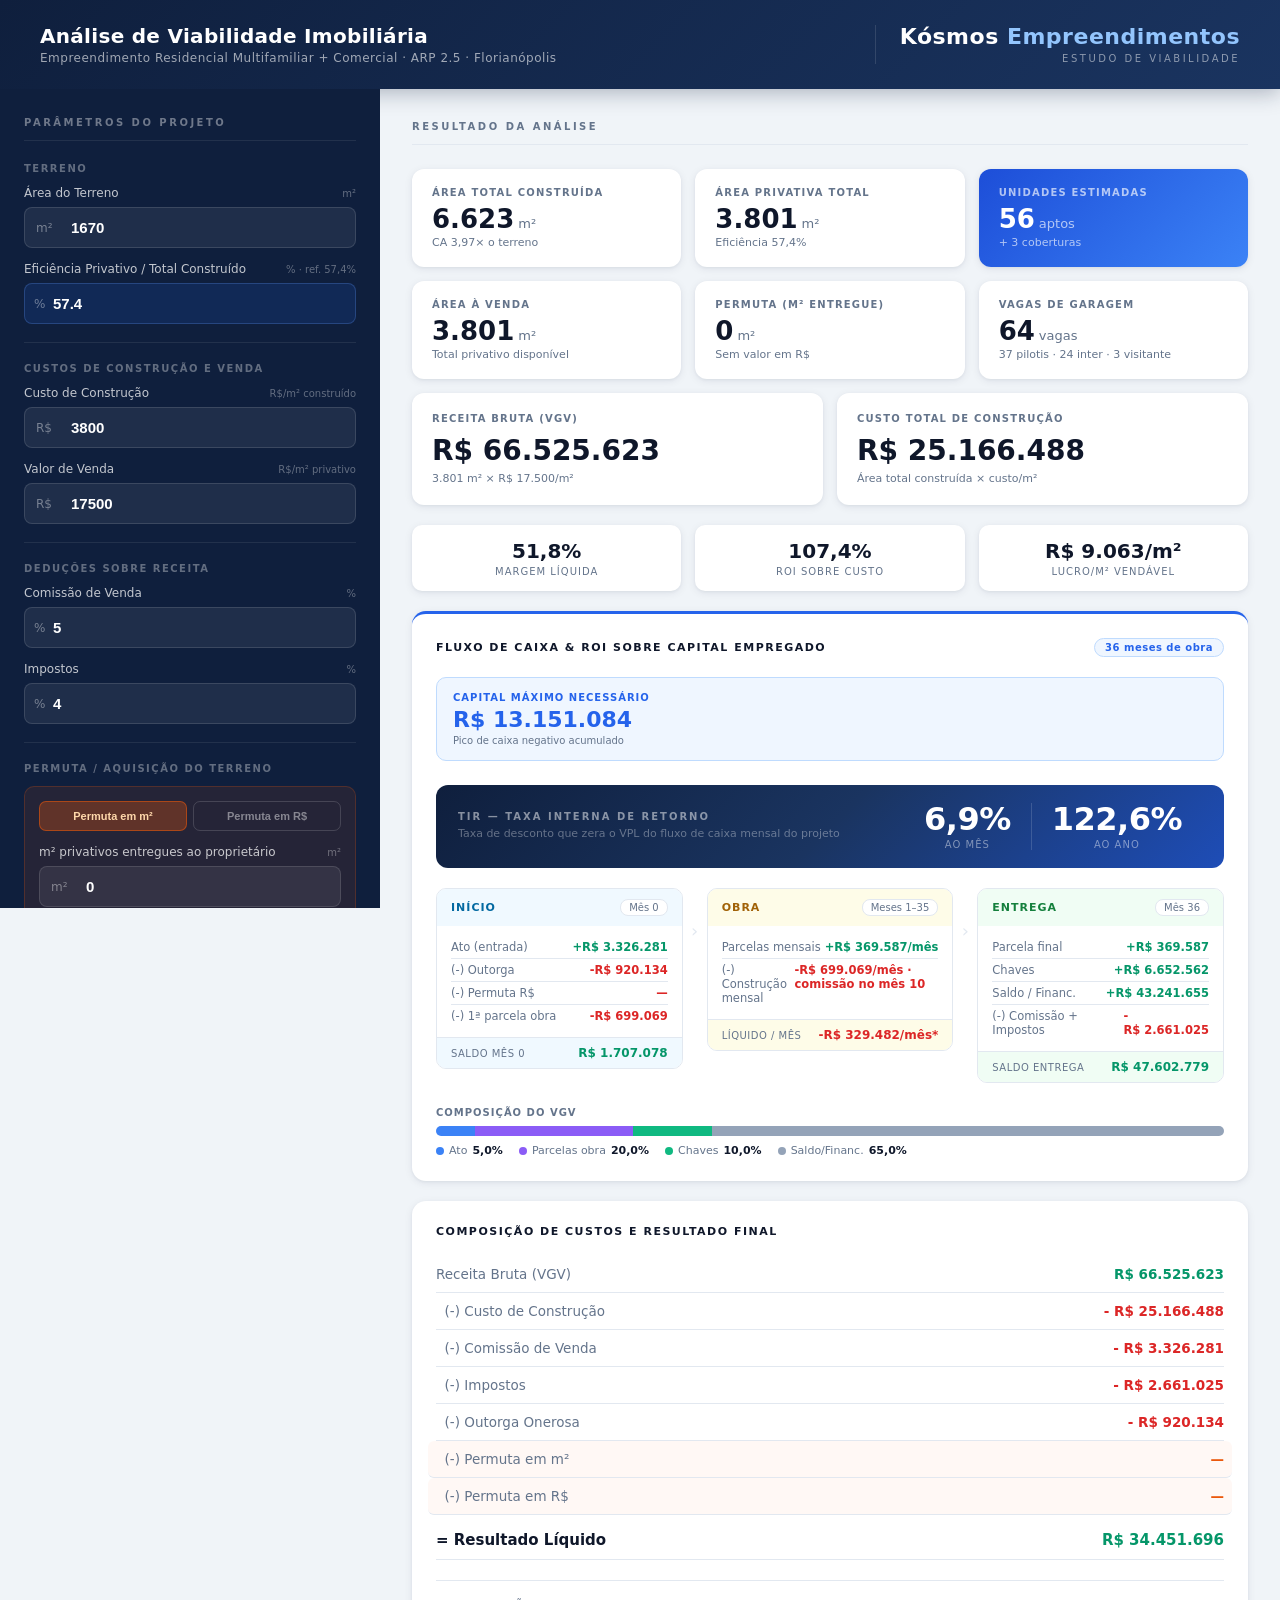
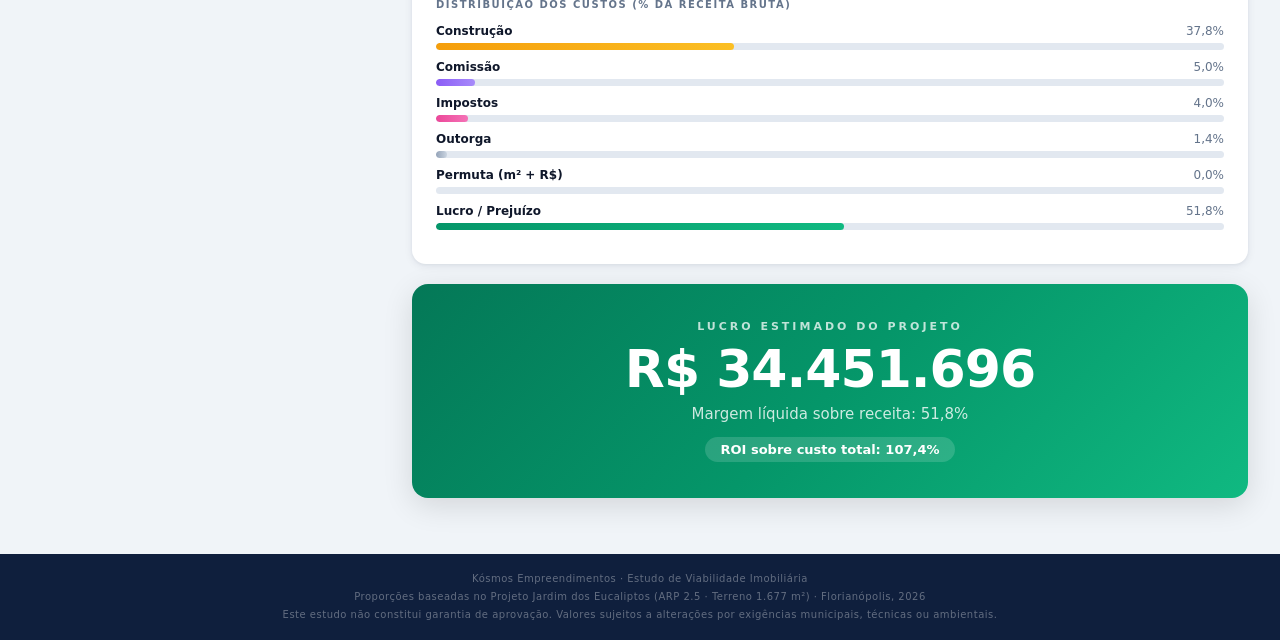
==== templates/viabilidade.html @ 77b51980 "Adiciona calculadora de viabilidade imobiliária (Kósmos Empreendimentos) - Nova rota /viabilidade co" ====
<!DOCTYPE html>
<html lang="pt-BR">
<head>
    <meta charset="UTF-8">
    <meta name="viewport" content="width=device-width, initial-scale=1.0">
    <title>Análise de Viabilidade Imobiliária</title>
    <style>
        * { margin: 0; padding: 0; box-sizing: border-box; }

        :root {
            --navy: #0f1f3d;
            --navy-light: #1a3460;
            --accent: #2563eb;
            --green: #059669;
            --red: #dc2626;
            --gold: #d97706;
            --orange: #ea580c;
            --bg: #f0f4f8;
            --card: #ffffff;
            --text: #0f172a;
            --muted: #64748b;
            --border: #e2e8f0;
            --shadow: 0 2px 8px rgba(15,31,61,0.08), 0 1px 3px rgba(15,31,61,0.05);
        }

        body {
            font-family: 'Segoe UI', system-ui, -apple-system, sans-serif;
            background: var(--bg);
            color: var(--text);
            min-height: 100vh;
        }

        /* ── HEADER ── */
        header {
            background: linear-gradient(135deg, var(--navy) 0%, var(--navy-light) 100%);
            color: white;
            padding: 24px 40px;
            display: flex;
            align-items: center;
            justify-content: space-between;
            box-shadow: 0 4px 20px rgba(15,31,61,0.3);
        }

        .header-left h1 { font-size: 20px; font-weight: 700; letter-spacing: 0.3px; }
        .header-left p  { font-size: 12px; opacity: 0.6; margin-top: 3px; letter-spacing: 0.5px; }

        .header-brand {
            text-align: right;
            border-left: 1px solid rgba(255,255,255,0.12);
            padding-left: 24px;
            margin-left: 24px;
        }

        .header-brand .brand-name {
            font-size: 22px;
            font-weight: 800;
            letter-spacing: 0.5px;
            color: white;
            line-height: 1.1;
        }

        .header-brand .brand-name em {
            font-style: normal;
            color: #93c5fd;
        }

        .header-brand .brand-sub {
            font-size: 10px;
            letter-spacing: 2.5px;
            opacity: 0.5;
            text-transform: uppercase;
            margin-top: 4px;
        }

        /* ── LAYOUT ── */
        main {
            display: grid;
            grid-template-columns: 380px 1fr;
            min-height: calc(100vh - 81px);
        }

        /* ── INPUT PANEL ── */
        .input-panel {
            background: var(--navy);
            padding: 28px 24px;
            color: white;
            position: sticky;
            top: 0;
            height: calc(100vh - 81px);
            overflow-y: auto;
        }

        .panel-title {
            font-size: 10px; font-weight: 700; text-transform: uppercase;
            letter-spacing: 2.5px; color: rgba(255,255,255,0.4);
            margin-bottom: 22px; padding-bottom: 12px;
            border-bottom: 1px solid rgba(255,255,255,0.08);
        }

        .section-label {
            font-size: 10px; font-weight: 600; text-transform: uppercase;
            letter-spacing: 1.5px; color: rgba(255,255,255,0.35);
            margin: 20px 0 12px;
        }

        .input-group { margin-bottom: 14px; }

        .input-group label {
            display: flex; justify-content: space-between; align-items: center;
            font-size: 12px; font-weight: 500; margin-bottom: 7px;
            color: rgba(255,255,255,0.75);
        }

        .input-group label em {
            font-style: normal; font-size: 10px;
            color: rgba(255,255,255,0.35); font-weight: 400;
        }

        .input-wrap { position: relative; display: flex; align-items: center; }

        .input-wrap .prefix {
            position: absolute; left: 12px; font-size: 12px;
            color: rgba(255,255,255,0.4); pointer-events: none;
            font-weight: 500; white-space: nowrap;
        }

        .input-wrap input {
            width: 100%; padding: 11px 12px 11px 46px;
            background: rgba(255,255,255,0.07);
            border: 1px solid rgba(255,255,255,0.12);
            border-radius: 8px; color: white; font-size: 15px;
            font-weight: 600; outline: none;
            transition: background 0.2s, border-color 0.2s;
        }

        .input-wrap input:focus {
            background: rgba(255,255,255,0.12);
            border-color: rgba(99,160,255,0.5);
        }

        .input-wrap input::placeholder { color: rgba(255,255,255,0.2); }
        .input-wrap.pct .prefix { left: 10px; }
        .input-wrap.pct input  { padding-left: 28px; }

        /* Efficiency input – destaque sutil */
        .input-wrap.efficiency-wrap input {
            background: rgba(37,99,235,0.15);
            border-color: rgba(99,160,255,0.25);
        }

        .input-wrap.efficiency-wrap input:focus {
            background: rgba(37,99,235,0.22);
            border-color: rgba(99,160,255,0.6);
        }

        .divider { height: 1px; background: rgba(255,255,255,0.08); margin: 18px 0; }

        /* ── PERMUTA TABS ── */
        .permuta-block {
            background: rgba(234,88,12,0.1);
            border: 1px solid rgba(234,88,12,0.22);
            border-radius: 10px;
            padding: 14px;
            margin-top: 4px;
        }

        .ptabs {
            display: flex;
            gap: 6px;
            margin-bottom: 14px;
        }

        .ptab {
            flex: 1;
            padding: 8px 6px;
            border: 1px solid rgba(255,255,255,0.15);
            border-radius: 7px;
            background: transparent;
            color: rgba(255,255,255,0.45);
            font-size: 11px;
            font-weight: 600;
            cursor: pointer;
            transition: all 0.2s;
            text-align: center;
        }

        .ptab:hover { background: rgba(255,255,255,0.08); color: rgba(255,255,255,0.7); }

        .ptab.active {
            background: rgba(234,88,12,0.3);
            border-color: rgba(234,88,12,0.55);
            color: #fed7aa;
        }

        .tab-content { display: none; }
        .tab-content.show { display: block; }

        .permuta-summary {
            display: flex;
            justify-content: space-between;
            margin-top: 12px;
            padding-top: 10px;
            border-top: 1px solid rgba(255,255,255,0.07);
            font-size: 11px;
            color: rgba(255,255,255,0.4);
        }

        .permuta-summary strong { color: #fed7aa; font-weight: 700; }

        /* Reference box */
        .ref-box {
            background: rgba(255,255,255,0.04);
            border: 1px solid rgba(255,255,255,0.07);
            border-radius: 10px; padding: 12px 14px; margin-top: 20px;
        }

        .ref-box h4 {
            font-size: 9px; text-transform: uppercase; letter-spacing: 2px;
            color: rgba(255,255,255,0.3); margin-bottom: 10px;
        }

        .ref-row {
            display: flex; justify-content: space-between;
            font-size: 11px; padding: 4px 0;
            border-bottom: 1px solid rgba(255,255,255,0.04);
        }

        .ref-row:last-child { border-bottom: none; }
        .ref-row span:first-child { color: rgba(255,255,255,0.45); }
        .ref-row span:last-child  { font-weight: 600; color: rgba(255,255,255,0.8); }

        .note { font-size: 10px; color: rgba(255,255,255,0.25); margin-top: 14px; line-height: 1.6; }

        /* ── RESULTS PANEL ── */
        .results-panel { padding: 32px; overflow-y: auto; }

        .results-title {
            font-size: 10px; font-weight: 700; text-transform: uppercase;
            letter-spacing: 2.5px; color: var(--muted);
            margin-bottom: 24px; padding-bottom: 12px;
            border-bottom: 1px solid var(--border);
        }

        .grid-3 { display: grid; grid-template-columns: repeat(3, 1fr); gap: 14px; margin-bottom: 14px; }
        .grid-2 { display: grid; grid-template-columns: repeat(2, 1fr); gap: 14px; margin-bottom: 20px; }

        .card { background: var(--card); border-radius: 12px; padding: 18px 20px; box-shadow: var(--shadow); }

        .card-label {
            font-size: 10px; font-weight: 600; text-transform: uppercase;
            letter-spacing: 1.2px; color: var(--muted); margin-bottom: 8px;
        }

        .card-main { display: flex; align-items: baseline; gap: 4px; }
        .card-value { font-size: 26px; font-weight: 800; color: var(--text); line-height: 1; }
        .card-unit  { font-size: 13px; color: var(--muted); font-weight: 500; }
        .card-sub   { font-size: 11px; color: var(--muted); margin-top: 4px; }

        .card.blue { background: linear-gradient(135deg, #1d4ed8, #3b82f6); }
        .card.blue .card-label, .card.blue .card-sub, .card.blue .card-unit { color: rgba(255,255,255,0.65); }
        .card.blue .card-value { color: white; }

        /* Financial cards */
        .fin-card { background: var(--card); border-radius: 12px; padding: 20px; box-shadow: var(--shadow); }
        .fin-label { font-size: 10px; font-weight: 600; text-transform: uppercase; letter-spacing: 1.2px; color: var(--muted); margin-bottom: 10px; }
        .fin-value { font-size: 28px; font-weight: 800; color: var(--text); }
        .fin-sub   { font-size: 11px; color: var(--muted); margin-top: 5px; }

        /* Breakdown */
        .breakdown { background: var(--card); border-radius: 14px; padding: 24px; box-shadow: var(--shadow); margin-bottom: 20px; }

        .breakdown h3 {
            font-size: 11px; font-weight: 700; text-transform: uppercase;
            letter-spacing: 1.5px; color: var(--text); margin-bottom: 18px;
        }

        .brow {
            display: flex; justify-content: space-between; align-items: center;
            padding: 10px 0; border-bottom: 1px solid var(--border); font-size: 13.5px;
        }

        .brow:last-child { border-bottom: none; }
        .brow.total { padding-top: 16px; font-size: 15px; font-weight: 700; }

        .brow.permuta-row {
            background: rgba(234,88,12,0.04);
            margin: 0 -8px; padding: 10px 8px; border-radius: 6px;
        }

        .brow .blabel       { color: var(--muted); }
        .brow.total .blabel { color: var(--text); }

        .pos        { color: var(--green);  font-weight: 700; }
        .neg        { color: var(--red);    font-weight: 700; }
        .neg-orange { color: var(--orange); font-weight: 700; }

        /* Bar chart */
        .bars { margin-top: 20px; padding-top: 18px; border-top: 1px solid var(--border); }

        .bars h4 {
            font-size: 10px; font-weight: 700; text-transform: uppercase;
            letter-spacing: 1.5px; color: var(--muted); margin-bottom: 14px;
        }

        .bar-item  { margin-bottom: 10px; }

        .bar-head {
            display: flex; justify-content: space-between;
            font-size: 12px; margin-bottom: 5px; color: var(--muted);
        }

        .bar-head strong { color: var(--text); font-weight: 600; }

        .bar-track { height: 7px; background: var(--border); border-radius: 4px; overflow: hidden; }

        .bar-fill {
            height: 100%; border-radius: 4px;
            transition: width 0.6s cubic-bezier(.4,0,.2,1);
        }

        .b-const   { background: linear-gradient(90deg, #f59e0b, #fbbf24); }
        .b-comm    { background: linear-gradient(90deg, #8b5cf6, #a78bfa); }
        .b-tax     { background: linear-gradient(90deg, #ec4899, #f472b6); }
        .b-grant   { background: linear-gradient(90deg, #94a3b8, #cbd5e1); }
        .b-permute { background: linear-gradient(90deg, #ea580c, #fb923c); }
        .b-lucro   { background: linear-gradient(90deg, #059669, #10b981); }
        .b-loss    { background: linear-gradient(90deg, #dc2626, #ef4444); }

        /* Metrics row */
        .metrics { display: grid; grid-template-columns: repeat(3, 1fr); gap: 14px; margin-bottom: 20px; }

        .metric { background: var(--card); border-radius: 10px; padding: 14px 16px; box-shadow: var(--shadow); text-align: center; }
        .metric-val { font-size: 20px; font-weight: 800; color: var(--text); }
        .metric-lbl { font-size: 10px; color: var(--muted); text-transform: uppercase; letter-spacing: 1px; margin-top: 3px; }

        /* Profit result */
        .result-card {
            border-radius: 16px; padding: 36px; text-align: center;
            margin-bottom: 24px; transition: background 0.4s;
            box-shadow: 0 8px 30px rgba(0,0,0,0.12);
        }

        .result-card.profit  { background: linear-gradient(135deg, #047857, #059669, #10b981); }
        .result-card.loss    { background: linear-gradient(135deg, #991b1b, #dc2626, #ef4444); }
        .result-card.neutral { background: linear-gradient(135deg, #374151, #6b7280); }
        .result-card * { color: white; }

        .result-label  { font-size: 11px; font-weight: 700; text-transform: uppercase; letter-spacing: 3px; opacity: 0.75; margin-bottom: 10px; }
        .result-value  { font-size: 52px; font-weight: 900; line-height: 1; letter-spacing: -1px; }
        .result-margin { font-size: 15px; opacity: 0.8; margin-top: 10px; }

        .result-roi {
            display: inline-block; margin-top: 14px;
            background: rgba(255,255,255,0.15);
            padding: 5px 16px; border-radius: 20px;
            font-size: 13px; font-weight: 600;
        }

        /* ── CASHFLOW SECTION ── */
        .cf-section {
            background: var(--card);
            border-radius: 14px;
            padding: 24px;
            box-shadow: var(--shadow);
            margin-bottom: 20px;
            border-top: 3px solid var(--accent);
        }

        .cf-section-header {
            display: flex;
            align-items: center;
            justify-content: space-between;
            margin-bottom: 20px;
        }

        .cf-section-header h3 {
            font-size: 11px; font-weight: 700; text-transform: uppercase;
            letter-spacing: 1.5px; color: var(--text);
        }

        .cf-badge {
            font-size: 10px;
            background: #eff6ff;
            color: var(--accent);
            border: 1px solid #bfdbfe;
            border-radius: 12px;
            padding: 3px 10px;
            font-weight: 600;
            letter-spacing: 0.5px;
        }

        /* ROI metric cards */
        .roi-cards {
            display: grid;
            grid-template-columns: 1fr;
            gap: 12px;
            margin-bottom: 24px;
        }

        .roi-card {
            background: var(--bg);
            border-radius: 10px;
            padding: 14px 16px;
            border: 1px solid var(--border);
        }

        .roi-card.highlight {
            background: #eff6ff;
            border-color: #bfdbfe;
        }

        .roi-card-label {
            font-size: 10px; font-weight: 600; text-transform: uppercase;
            letter-spacing: 1px; color: var(--muted); margin-bottom: 6px;
        }

        .roi-card.highlight .roi-card-label { color: var(--accent); }

        .roi-card-value {
            font-size: 22px; font-weight: 800; color: var(--text); line-height: 1;
        }

        .roi-card.highlight .roi-card-value { color: var(--accent); }

        .roi-card-sub { font-size: 10px; color: var(--muted); margin-top: 4px; }

        /* Phase timeline */
        .cf-phases {
            display: grid;
            grid-template-columns: 1fr 24px 1fr 24px 1fr;
            gap: 0;
            align-items: start;
            margin-bottom: 24px;
        }

        .cf-arrow {
            display: flex;
            align-items: center;
            justify-content: center;
            color: var(--border);
            font-size: 18px;
            padding-top: 32px;
        }

        .cf-phase {
            border: 1px solid var(--border);
            border-radius: 10px;
            overflow: hidden;
        }

        .cf-phase-head {
            padding: 10px 14px;
            display: flex;
            align-items: center;
            justify-content: space-between;
        }

        .phase-inicio .cf-phase-head  { background: #f0f9ff; }
        .phase-obra .cf-phase-head    { background: #fefce8; }
        .phase-entrega .cf-phase-head { background: #f0fdf4; }

        .cf-phase-name {
            font-size: 11px; font-weight: 700;
            text-transform: uppercase; letter-spacing: 1px;
        }

        .phase-inicio .cf-phase-name  { color: #0369a1; }
        .phase-obra .cf-phase-name    { color: #a16207; }
        .phase-entrega .cf-phase-name { color: #15803d; }

        .cf-phase-tag {
            font-size: 10px; color: var(--muted);
            background: white; border-radius: 8px;
            padding: 2px 8px; border: 1px solid var(--border);
        }

        .cf-rows { padding: 10px 14px; }

        .cf-row {
            display: flex; justify-content: space-between;
            font-size: 11.5px; padding: 4px 0;
            border-bottom: 1px solid var(--border);
        }

        .cf-row:last-child { border-bottom: none; }
        .cf-row.in  span:first-child { color: var(--muted); }
        .cf-row.in  span:last-child  { color: var(--green); font-weight: 600; }
        .cf-row.out span:first-child { color: var(--muted); }
        .cf-row.out span:last-child  { color: var(--red);   font-weight: 600; }

        .cf-net {
            padding: 8px 14px;
            display: flex; justify-content: space-between; align-items: center;
            border-top: 1px solid var(--border);
            font-size: 12px; font-weight: 700;
        }

        .phase-inicio .cf-net  { background: #f0f9ff; }
        .phase-obra .cf-net    { background: #fefce8; }
        .phase-entrega .cf-net { background: #f0fdf4; }

        .cf-net span:first-child { color: var(--muted); font-weight: 500; font-size: 10px; text-transform: uppercase; letter-spacing: 0.5px; }

        /* VGV breakdown bar */
        .cf-vgv { margin-top: 4px; }

        .cf-vgv-label {
            font-size: 10px; font-weight: 700; text-transform: uppercase;
            letter-spacing: 1px; color: var(--muted); margin-bottom: 8px;
        }

        .cf-vgv-track {
            display: flex; height: 10px; border-radius: 5px; overflow: hidden;
            margin-bottom: 8px;
        }

        .cf-seg { height: 100%; transition: width 0.5s ease; }
        .seg-ato    { background: #3b82f6; }
        .seg-par    { background: #8b5cf6; }
        .seg-chaves { background: #10b981; }
        .seg-saldo  { background: #94a3b8; }

        .cf-vgv-legend {
            display: flex; gap: 16px; flex-wrap: wrap;
        }

        .cf-vgv-legend span {
            display: flex; align-items: center; gap: 5px;
            font-size: 11px; color: var(--muted);
        }

        .cf-vgv-legend strong { color: var(--text); }

        .dot { width: 8px; height: 8px; border-radius: 50%; display: inline-block; }
        .dot-ato    { background: #3b82f6; }
        .dot-par    { background: #8b5cf6; }
        .dot-chaves { background: #10b981; }
        .dot-saldo  { background: #94a3b8; }

        /* ── TIR block ── */
        .tir-block {
            background: linear-gradient(135deg, #0f1f3d, #1a3460, #1e4db7);
            border-radius: 12px;
            padding: 18px 22px;
            margin-bottom: 20px;
            display: flex;
            align-items: center;
            justify-content: space-between;
            gap: 16px;
        }

        .tir-left { flex: 1; }

        .tir-title {
            font-size: 10px; font-weight: 700; text-transform: uppercase;
            letter-spacing: 2px; color: rgba(255,255,255,0.5); margin-bottom: 4px;
        }

        .tir-desc {
            font-size: 11px; color: rgba(255,255,255,0.35); line-height: 1.5;
        }

        .tir-values {
            display: flex; align-items: center; gap: 0;
        }

        .tir-item {
            text-align: center; padding: 0 20px;
        }

        .tir-item:first-child { border-right: 1px solid rgba(255,255,255,0.15); }

        .tir-val {
            display: block;
            font-size: 32px; font-weight: 900; color: white; line-height: 1;
            letter-spacing: -0.5px;
        }

        .tir-val.invalid { font-size: 20px; opacity: 0.4; }

        .tir-sub {
            display: block;
            font-size: 10px; color: rgba(255,255,255,0.45);
            text-transform: uppercase; letter-spacing: 1px; margin-top: 4px;
        }

        /* Cashflow indicator in input panel */
        .cf-indicator {
            display: flex; justify-content: space-between;
            font-size: 11px; margin-top: 10px; padding: 8px 10px;
            background: rgba(255,255,255,0.07);
            border-radius: 6px; border: 1px solid rgba(255,255,255,0.1);
        }

        .cf-indicator span { color: rgba(255,255,255,0.5); }
        .cf-indicator strong { color: white; }
        .cf-indicator .cf-warn { color: #fca5a5; }

        /* Footer */
        footer {
            background: var(--navy); color: rgba(255,255,255,0.35);
            text-align: center; font-size: 10px; letter-spacing: 0.5px;
            padding: 16px; line-height: 1.8;
        }

        @media (max-width: 960px) {
            main { grid-template-columns: 1fr; }
            .input-panel { position: static; height: auto; }
            .grid-3 { grid-template-columns: repeat(2, 1fr); }
            .metrics { grid-template-columns: repeat(2, 1fr); }
        }
    </style>
</head>
<body>

<header>
    <div class="header-left">
        <h1>Análise de Viabilidade Imobiliária</h1>
        <p>Empreendimento Residencial Multifamiliar + Comercial · ARP 2.5 · Florianópolis</p>
    </div>
    <div class="header-brand">
        <div class="brand-name">Kósmos <em>Empreendimentos</em></div>
        <div class="brand-sub">Estudo de Viabilidade</div>
    </div>
</header>

<main>
    <!-- ── INPUT PANEL ── -->
    <aside class="input-panel">
        <div class="panel-title">Parâmetros do Projeto</div>

        <div class="section-label">Terreno</div>

        <div class="input-group">
            <label>Área do Terreno <em>m²</em></label>
            <div class="input-wrap">
                <span class="prefix">m²</span>
                <input type="number" id="terrain" value="1670" min="100" step="10" placeholder="1670">
            </div>
        </div>

        <div class="input-group">
            <label>
                Eficiência Privativo / Total Construído
                <em>% · ref. 57,4%</em>
            </label>
            <div class="input-wrap pct efficiency-wrap">
                <span class="prefix">%</span>
                <input type="number" id="efficiency" value="57.4" min="10" max="95" step="0.5" placeholder="57.4">
            </div>
        </div>

        <div class="divider"></div>
        <div class="section-label">Custos de Construção e Venda</div>

        <div class="input-group">
            <label>Custo de Construção <em>R$/m² construído</em></label>
            <div class="input-wrap">
                <span class="prefix">R$</span>
                <input type="number" id="constructionCost" value="3800" min="0" step="100" placeholder="3800">
            </div>
        </div>

        <div class="input-group">
            <label>Valor de Venda <em>R$/m² privativo</em></label>
            <div class="input-wrap">
                <span class="prefix">R$</span>
                <input type="number" id="salePrice" value="17500" min="0" step="100" placeholder="17500">
            </div>
        </div>

        <div class="divider"></div>
        <div class="section-label">Deduções sobre Receita</div>

        <div class="input-group">
            <label>Comissão de Venda <em>%</em></label>
            <div class="input-wrap pct">
                <span class="prefix">%</span>
                <input type="number" id="commission" value="5" min="0" max="100" step="0.5" placeholder="5">
            </div>
        </div>

        <div class="input-group">
            <label>Impostos <em>%</em></label>
            <div class="input-wrap pct">
                <span class="prefix">%</span>
                <input type="number" id="taxes" value="4" min="0" max="100" step="0.5" placeholder="4">
            </div>
        </div>

        <div class="divider"></div>
        <div class="section-label">Permuta / Aquisição do Terreno</div>

        <div class="permuta-block">
            <div class="ptabs">
                <button class="ptab active" onclick="switchTab('m2')">Permuta em m²</button>
                <button class="ptab"        onclick="switchTab('rs')">Permuta em R$</button>
            </div>

            <div id="tab-m2" class="tab-content show">
                <div class="input-group" style="margin-bottom:0">
                    <label>m² privativos entregues ao proprietário <em>m²</em></label>
                    <div class="input-wrap">
                        <span class="prefix">m²</span>
                        <input type="number" id="permuteM2" value="0" min="0" step="5" placeholder="0">
                    </div>
                </div>
            </div>

            <div id="tab-rs" class="tab-content">
                <div class="input-group" style="margin-bottom:0">
                    <label>Valor em R$ pago pelo terreno <em>R$</em></label>
                    <div class="input-wrap">
                        <span class="prefix">R$</span>
                        <input type="number" id="permuteR" value="0" min="0" step="10000" placeholder="0">
                    </div>
                </div>
            </div>

            <div class="permuta-summary">
                <span>Permuta m²: <strong id="ps-m2">0 m²</strong></span>
                <span>Permuta R$: <strong id="ps-r">R$ 0</strong></span>
            </div>
        </div>

        <div class="divider"></div>
        <div class="section-label">Estrutura de Recebimento</div>

        <div class="input-group">
            <label>Prazo de Obra <em>meses</em></label>
            <div class="input-wrap">
                <span class="prefix" style="font-size:11px">mês</span>
                <input type="number" id="prazo" value="36" min="6" max="120" step="1" placeholder="36">
            </div>
        </div>

        <div class="input-group">
            <label>% Ato (entrada) <em>% do VGV</em></label>
            <div class="input-wrap pct">
                <span class="prefix">%</span>
                <input type="number" id="atoPct" value="5" min="0" max="100" step="1" placeholder="5">
            </div>
        </div>

        <div class="input-group">
            <label>% Parcelas durante obra <em>% do VGV</em></label>
            <div class="input-wrap pct">
                <span class="prefix">%</span>
                <input type="number" id="parPct" value="20" min="0" max="100" step="1" placeholder="20">
            </div>
        </div>

        <div class="input-group">
            <label>% Chaves <em>% do VGV</em></label>
            <div class="input-wrap pct">
                <span class="prefix">%</span>
                <input type="number" id="chavesPct" value="10" min="0" max="100" step="1" placeholder="10">
            </div>
        </div>

        <div class="cf-indicator" id="cf-indicator">
            <span>Durante obra: <strong id="ci-durante">35%</strong></span>
            <span>Saldo/Financ.: <strong id="ci-saldo">65%</strong></span>
        </div>

        <p class="note">Altere a eficiência para simular diferentes configurações de projeto. A outorga onerosa é estimada pelo coeficiente do projeto de referência (R$ 551/m² de terreno).</p>
    </aside>

    <!-- ── RESULTS PANEL ── -->
    <section class="results-panel">
        <div class="results-title">Resultado da Análise</div>

        <!-- Projeto físico – linha 1 -->
        <div class="grid-3">
            <div class="card">
                <div class="card-label">Área Total Construída</div>
                <div class="card-main">
                    <span class="card-value" id="r-totalBuilt">—</span>
                    <span class="card-unit">m²</span>
                </div>
                <div class="card-sub" id="r-ca">CA 3,97×</div>
            </div>
            <div class="card">
                <div class="card-label">Área Privativa Total</div>
                <div class="card-main">
                    <span class="card-value" id="r-private">—</span>
                    <span class="card-unit">m²</span>
                </div>
                <div class="card-sub" id="r-effSub">Eficiência 57,4%</div>
            </div>
            <div class="card blue">
                <div class="card-label">Unidades Estimadas</div>
                <div class="card-main">
                    <span class="card-value" id="r-apts">—</span>
                    <span class="card-unit">aptos</span>
                </div>
                <div class="card-sub" id="r-cob">+ 0 coberturas</div>
            </div>
        </div>

        <!-- Projeto físico – linha 2 -->
        <div class="grid-3">
            <div class="card">
                <div class="card-label">Área à Venda</div>
                <div class="card-main">
                    <span class="card-value" id="r-sellable">—</span>
                    <span class="card-unit">m²</span>
                </div>
                <div class="card-sub" id="r-sellableSub">Privativa disponível</div>
            </div>
            <div class="card">
                <div class="card-label">Permuta (m² entregue)</div>
                <div class="card-main">
                    <span class="card-value" id="r-permuteM2">—</span>
                    <span class="card-unit">m²</span>
                </div>
                <div class="card-sub" id="r-permuteR">+ R$ 0 em dinheiro</div>
            </div>
            <div class="card">
                <div class="card-label">Vagas de Garagem</div>
                <div class="card-main">
                    <span class="card-value" id="r-parking">—</span>
                    <span class="card-unit">vagas</span>
                </div>
                <div class="card-sub" id="r-parkingSub">pilotis + intermediário</div>
            </div>
        </div>

        <!-- Financeiro -->
        <div class="grid-2">
            <div class="fin-card">
                <div class="fin-label">Receita Bruta (VGV)</div>
                <div class="fin-value" id="r-revenue">—</div>
                <div class="fin-sub" id="r-revenueSub">Área à venda × preço/m²</div>
            </div>
            <div class="fin-card">
                <div class="fin-label">Custo Total de Construção</div>
                <div class="fin-value" id="r-construction">—</div>
                <div class="fin-sub">Área total construída × custo/m²</div>
            </div>
        </div>

        <!-- Indicadores -->
        <div class="metrics">
            <div class="metric">
                <div class="metric-val" id="m-margin">—</div>
                <div class="metric-lbl">Margem Líquida</div>
            </div>
            <div class="metric">
                <div class="metric-val" id="m-roi">—</div>
                <div class="metric-lbl">ROI sobre Custo</div>
            </div>
            <div class="metric">
                <div class="metric-val" id="m-ppm">—</div>
                <div class="metric-lbl">Lucro/m² Vendável</div>
            </div>
        </div>

        <!-- ── FLUXO DE CAIXA E ROI ── -->
        <div class="cf-section">
            <div class="cf-section-header">
                <h3>Fluxo de Caixa &amp; ROI sobre Capital Empregado</h3>
                <span class="cf-badge" id="cf-badge">36 meses de obra</span>
            </div>

            <!-- ROI metrics -->
            <div class="roi-cards">
                <div class="roi-card highlight">
                    <div class="roi-card-label">Capital Máximo Necessário</div>
                    <div class="roi-card-value" id="cf-capital">—</div>
                    <div class="roi-card-sub">Pico de caixa negativo acumulado</div>
                </div>
            </div>

            <!-- TIR -->
            <div class="tir-block">
                <div class="tir-left">
                    <div class="tir-title">TIR — Taxa Interna de Retorno</div>
                    <div class="tir-desc">Taxa de desconto que zera o VPL do fluxo de caixa mensal do projeto</div>
                </div>
                <div class="tir-values">
                    <div class="tir-item">
                        <span class="tir-val" id="cf-tir-mensal">—</span>
                        <span class="tir-sub">ao mês</span>
                    </div>
                    <div class="tir-item">
                        <span class="tir-val" id="cf-tir-anual">—</span>
                        <span class="tir-sub">ao ano</span>
                    </div>
                </div>
            </div>

            <!-- 3 phases -->
            <div class="cf-phases">
                <!-- Início -->
                <div class="cf-phase phase-inicio">
                    <div class="cf-phase-head">
                        <span class="cf-phase-name">Início</span>
                        <span class="cf-phase-tag">Mês 0</span>
                    </div>
                    <div class="cf-rows">
                        <div class="cf-row in">
                            <span>Ato (entrada)</span>
                            <span id="cf-ato">—</span>
                        </div>
                        <div class="cf-row out">
                            <span>(-) Outorga</span>
                            <span id="cf-grant-out">—</span>
                        </div>
                        <div class="cf-row out" id="row-perm">
                            <span>(-) Permuta R$</span>
                            <span id="cf-perm-out">—</span>
                        </div>
                        <div class="cf-row out">
                            <span>(-) 1ª parcela obra</span>
                            <span id="cf-const1">—</span>
                        </div>
                    </div>
                    <div class="cf-net">
                        <span>Saldo mês 0</span>
                        <span id="cf-net0">—</span>
                    </div>
                </div>

                <div class="cf-arrow">›</div>

                <!-- Obra -->
                <div class="cf-phase phase-obra">
                    <div class="cf-phase-head">
                        <span class="cf-phase-name">Obra</span>
                        <span class="cf-phase-tag" id="cf-months-label">Meses 1–35</span>
                    </div>
                    <div class="cf-rows">
                        <div class="cf-row in">
                            <span>Parcelas mensais</span>
                            <span id="cf-par-in">—</span>
                        </div>
                        <div class="cf-row out">
                            <span>(-) Construção mensal</span>
                            <span id="cf-const-out">—</span>
                        </div>
                    </div>
                    <div class="cf-net">
                        <span>Líquido / mês</span>
                        <span id="cf-net-obra">—</span>
                    </div>
                </div>

                <div class="cf-arrow">›</div>

                <!-- Entrega -->
                <div class="cf-phase phase-entrega">
                    <div class="cf-phase-head">
                        <span class="cf-phase-name">Entrega</span>
                        <span class="cf-phase-tag" id="cf-month-entrega">Mês 36</span>
                    </div>
                    <div class="cf-rows">
                        <div class="cf-row in">
                            <span>Parcela final</span>
                            <span id="cf-par-final">—</span>
                        </div>
                        <div class="cf-row in">
                            <span>Chaves</span>
                            <span id="cf-chaves-in">—</span>
                        </div>
                        <div class="cf-row in">
                            <span>Saldo / Financ.</span>
                            <span id="cf-saldo-in">—</span>
                        </div>
                        <div class="cf-row out">
                            <span>(-) Comissão + Impostos</span>
                            <span id="cf-deducoes">—</span>
                        </div>
                    </div>
                    <div class="cf-net">
                        <span>Saldo entrega</span>
                        <span id="cf-net-entrega">—</span>
                    </div>
                </div>
            </div>

            <!-- VGV composition bar -->
            <div class="cf-vgv">
                <div class="cf-vgv-label">Composição do VGV</div>
                <div class="cf-vgv-track">
                    <div class="cf-seg seg-ato"    id="bar-cf-ato"    style="width:5%"></div>
                    <div class="cf-seg seg-par"    id="bar-cf-par"    style="width:20%"></div>
                    <div class="cf-seg seg-chaves" id="bar-cf-chaves" style="width:10%"></div>
                    <div class="cf-seg seg-saldo"  id="bar-cf-saldo"  style="width:65%"></div>
                </div>
                <div class="cf-vgv-legend">
                    <span><span class="dot dot-ato"></span>Ato <strong id="l-ato">5%</strong></span>
                    <span><span class="dot dot-par"></span>Parcelas obra <strong id="l-par">20%</strong></span>
                    <span><span class="dot dot-chaves"></span>Chaves <strong id="l-chaves">10%</strong></span>
                    <span><span class="dot dot-saldo"></span>Saldo/Financ. <strong id="l-saldo">65%</strong></span>
                </div>
            </div>
        </div>

        <!-- Breakdown detalhado -->
        <div class="breakdown">
            <h3>Composição de Custos e Resultado Final</h3>

            <div class="brow">
                <span class="blabel">Receita Bruta (VGV)</span>
                <span class="pos" id="b-revenue">—</span>
            </div>
            <div class="brow">
                <span class="blabel">&nbsp;&nbsp;(-) Custo de Construção</span>
                <span class="neg" id="b-construction">—</span>
            </div>
            <div class="brow">
                <span class="blabel">&nbsp;&nbsp;(-) Comissão de Venda</span>
                <span class="neg" id="b-commission">—</span>
            </div>
            <div class="brow">
                <span class="blabel">&nbsp;&nbsp;(-) Impostos</span>
                <span class="neg" id="b-taxes">—</span>
            </div>
            <div class="brow">
                <span class="blabel">&nbsp;&nbsp;(-) Outorga Onerosa</span>
                <span class="neg" id="b-grant">—</span>
            </div>
            <div class="brow permuta-row">
                <span class="blabel">&nbsp;&nbsp;(-) Permuta em m² <small id="b-permuteM2-label" style="color:var(--muted)"></small></span>
                <span class="neg-orange" id="b-permuteM2">—</span>
            </div>
            <div class="brow permuta-row">
                <span class="blabel">&nbsp;&nbsp;(-) Permuta em R$</span>
                <span class="neg-orange" id="b-permuteR">—</span>
            </div>
            <div class="brow total">
                <span class="blabel">= Resultado Líquido</span>
                <span id="b-profit">—</span>
            </div>

            <!-- Bar chart -->
            <div class="bars">
                <h4>Distribuição dos Custos (% da receita bruta)</h4>
                <div class="bar-item">
                    <div class="bar-head"><strong>Construção</strong><span id="p-const">—</span></div>
                    <div class="bar-track"><div class="bar-fill b-const" id="bar-const" style="width:0%"></div></div>
                </div>
                <div class="bar-item">
                    <div class="bar-head"><strong>Comissão</strong><span id="p-comm">—</span></div>
                    <div class="bar-track"><div class="bar-fill b-comm" id="bar-comm" style="width:0%"></div></div>
                </div>
                <div class="bar-item">
                    <div class="bar-head"><strong>Impostos</strong><span id="p-tax">—</span></div>
                    <div class="bar-track"><div class="bar-fill b-tax" id="bar-tax" style="width:0%"></div></div>
                </div>
                <div class="bar-item">
                    <div class="bar-head"><strong>Outorga</strong><span id="p-grant">—</span></div>
                    <div class="bar-track"><div class="bar-fill b-grant" id="bar-grant" style="width:0%"></div></div>
                </div>
                <div class="bar-item">
                    <div class="bar-head"><strong>Permuta (m² + R$)</strong><span id="p-permute">—</span></div>
                    <div class="bar-track"><div class="bar-fill b-permute" id="bar-permute" style="width:0%"></div></div>
                </div>
                <div class="bar-item">
                    <div class="bar-head"><strong>Lucro / Prejuízo</strong><span id="p-lucro">—</span></div>
                    <div class="bar-track"><div class="bar-fill" id="bar-lucro" style="width:0%"></div></div>
                </div>
            </div>
        </div>

        <!-- Final result -->
        <div class="result-card neutral" id="resultCard">
            <div class="result-label" id="resultLabel">Aguardando dados...</div>
            <div class="result-value" id="resultValue">—</div>
            <div class="result-margin" id="resultMargin">Preencha os campos ao lado</div>
            <div class="result-roi" id="resultROI">ROI: —</div>
        </div>

    </section>
</main>

<footer>
    Kósmos Empreendimentos · Estudo de Viabilidade Imobiliária<br>
    Proporções baseadas no Projeto Jardim dos Eucaliptos (ARP 2.5 · Terreno 1.677 m²) · Florianópolis, 2026<br>
    Este estudo não constitui garantia de aprovação. Valores sujeitos a alterações por exigências municipais, técnicas ou ambientais.
</footer>

<script>
    // ── Coeficientes do PDF (terreno de referência) ──
    const PDF = {
        terrain: 1677, totalBuilt: 6650.52,
        apartments: 56, coberturas: 3,
        grant: 923990.63,
        parkPilotis: 37, parkInter: 24, parkVisitor: 3,
    };

    const COEF = {
        built:       PDF.totalBuilt  / PDF.terrain,   // 3.967 — fixo, vem do zoneamento
        grant:       PDF.grant       / PDF.terrain,   // R$/m² de terreno
        apts:        PDF.apartments  / PDF.terrain,
        cob:         PDF.coberturas  / PDF.terrain,
        parkPilotis: PDF.parkPilotis / PDF.terrain,
        parkInter:   PDF.parkInter   / PDF.terrain,
        parkVisitor: PDF.parkVisitor / PDF.terrain,
    };
    // Eficiência NÃO é fixada aqui — vem do input do usuário.

    // ── Helpers ──
    const brl = v => new Intl.NumberFormat('pt-BR', {
        style: 'currency', currency: 'BRL',
        minimumFractionDigits: 0, maximumFractionDigits: 0
    }).format(v);

    const num = (v, d = 2) => new Intl.NumberFormat('pt-BR', {
        minimumFractionDigits: d, maximumFractionDigits: d
    }).format(v);

    const pct = v => num(v, 1) + '%';

    const set = (id, val) => { const el = document.getElementById(id); if (el) el.textContent = val; };

    const bar = (id, w) => {
        const el = document.getElementById(id);
        if (el) el.style.width = Math.min(Math.max(w, 0), 100) + '%';
    };

    // ── Tab switch ──
    function switchTab(tab) {
        document.querySelectorAll('.ptab').forEach((b, i) => {
            b.classList.toggle('active', (i === 0 && tab === 'm2') || (i === 1 && tab === 'rs'));
        });
        document.getElementById('tab-m2').classList.toggle('show', tab === 'm2');
        document.getElementById('tab-rs').classList.toggle('show', tab === 'rs');
    }

    // ── Cálculo principal ──
    function calculate() {
        const terrain    = parseFloat(document.getElementById('terrain').value)          || 0;
        const efficiency = parseFloat(document.getElementById('efficiency').value)        || 57.4;
        const cost       = parseFloat(document.getElementById('constructionCost').value) || 0;
        const price      = parseFloat(document.getElementById('salePrice').value)        || 0;
        const commPct    = parseFloat(document.getElementById('commission').value)        || 0;
        const taxPct     = parseFloat(document.getElementById('taxes').value)             || 0;
        const permuteM2  = parseFloat(document.getElementById('permuteM2').value)         || 0;
        const permuteR   = parseFloat(document.getElementById('permuteR').value)          || 0;

        if (terrain <= 0 || price <= 0) return;

        // ── Físico ──
        const totalBuilt  = terrain * COEF.built;
        const privateArea = totalBuilt * (efficiency / 100);   // variável de eficiência
        const sellable    = Math.max(0, privateArea - permuteM2);
        const apts        = Math.max(1, Math.round(terrain * COEF.apts));
        const cob         = Math.max(0, Math.round(terrain * COEF.cob));
        const parkPilotis = Math.max(0, Math.round(terrain * COEF.parkPilotis));
        const parkInter   = Math.max(0, Math.round(terrain * COEF.parkInter));
        const parkVisitor = Math.max(0, Math.round(terrain * COEF.parkVisitor));
        const totalParking = parkPilotis + parkInter + parkVisitor;
        const grant       = terrain * COEF.grant;

        // ── Financeiro ──
        // Permuta m²: esses m² não geram receita mas custam para construir → custo = valor de mercado
        const permuteM2Value = permuteM2 * price;

        const revenue    = sellable   * price;
        const constTotal = totalBuilt * cost;
        const commAmt    = revenue    * commPct / 100;
        const taxAmt     = revenue    * taxPct  / 100;
        const totalCost  = constTotal + commAmt + taxAmt + grant + permuteM2Value + permuteR;
        const profit     = revenue - totalCost;
        const marginPct  = revenue > 0 ? (profit / revenue) * 100 : 0;
        const roi        = totalCost > 0 ? (profit / totalCost) * 100 : 0;
        const profitPerM2 = sellable > 0 ? profit / sellable : 0;

        // ── Display: físico ──
        set('r-totalBuilt', num(totalBuilt, 0));
        set('r-ca', `CA ${num(COEF.built, 2)}× o terreno`);
        set('r-private', num(privateArea, 0));
        set('r-effSub', `Eficiência ${num(efficiency, 1)}%`);
        set('r-apts', apts);
        set('r-cob', `+ ${cob} coberturas`);
        set('r-sellable', num(sellable, 0));
        set('r-sellableSub', permuteM2 > 0
            ? `${num(privateArea, 0)} m² − ${num(permuteM2, 0)} m² permuta`
            : 'Total privativo disponível');
        set('r-permuteM2', num(permuteM2, 0));
        set('r-permuteR', permuteR > 0 ? `+ ${brl(permuteR)} em dinheiro` : 'Sem valor em R$');
        set('r-parking', totalParking);
        set('r-parkingSub', `${parkPilotis} pilotis · ${parkInter} inter · ${parkVisitor} visitante`);

        // ── Display: financeiro ──
        set('r-revenue', brl(revenue));
        set('r-revenueSub', `${num(sellable, 0)} m² × ${brl(price)}/m²`);
        set('r-construction', brl(constTotal));

        // Métricas
        set('m-margin', pct(marginPct));
        set('m-roi', pct(roi));
        set('m-ppm', brl(profitPerM2) + '/m²');

        // Painel — resumo permuta
        set('ps-m2', `${num(permuteM2, 0)} m²`);
        set('ps-r', brl(permuteR));

        // Breakdown
        set('b-revenue',      brl(revenue));
        set('b-construction', `- ${brl(constTotal)}`);
        set('b-commission',   `- ${brl(commAmt)}`);
        set('b-taxes',        `- ${brl(taxAmt)}`);
        set('b-grant',        `- ${brl(grant)}`);
        set('b-permuteM2',    permuteM2 > 0 ? `- ${brl(permuteM2Value)}` : '—');
        set('b-permuteM2-label', permuteM2 > 0 ? `(${num(permuteM2, 0)} m² × ${brl(price)}/m²)` : '');
        set('b-permuteR',     permuteR > 0 ? `- ${brl(permuteR)}` : '—');

        const profitEl = document.getElementById('b-profit');
        if (profitEl) {
            profitEl.textContent = brl(profit);
            profitEl.className   = profit >= 0 ? 'pos' : 'neg';
        }

        // Barras
        const r = revenue || 1;
        const permuteTotal = permuteM2Value + permuteR;

        set('p-const',   pct(constTotal    / r * 100));
        set('p-comm',    pct(commAmt       / r * 100));
        set('p-tax',     pct(taxAmt        / r * 100));
        set('p-grant',   pct(grant         / r * 100));
        set('p-permute', pct(permuteTotal  / r * 100));
        set('p-lucro',   pct(Math.abs(profit) / r * 100));

        bar('bar-const',   constTotal    / r * 100);
        bar('bar-comm',    commAmt       / r * 100);
        bar('bar-tax',     taxAmt        / r * 100);
        bar('bar-grant',   grant         / r * 100);
        bar('bar-permute', permuteTotal  / r * 100);
        bar('bar-lucro',   Math.abs(profit) / r * 100);

        const barLucro = document.getElementById('bar-lucro');
        if (barLucro) barLucro.className = `bar-fill ${profit >= 0 ? 'b-lucro' : 'b-loss'}`;

        // Result card
        const card = document.getElementById('resultCard');
        card.className = 'result-card ' + (profit > 0 ? 'profit' : profit < 0 ? 'loss' : 'neutral');
        set('resultLabel',  profit > 0 ? 'LUCRO ESTIMADO DO PROJETO' : 'PREJUÍZO ESTIMADO DO PROJETO');
        set('resultValue',  (profit < 0 ? '- ' : '') + brl(Math.abs(profit)));
        set('resultMargin', `Margem líquida sobre receita: ${pct(Math.abs(marginPct))}${profit < 0 ? ' (negativa)' : ''}`);
        set('resultROI',    `ROI sobre custo total: ${pct(Math.abs(roi))}${profit < 0 ? ' (negativo)' : ''}`);

        // ── FLUXO DE CAIXA ──
        const prazo     = Math.max(1, parseInt(document.getElementById('prazo').value)     || 36);
        const atoPct    = parseFloat(document.getElementById('atoPct').value)               || 0;
        const parPct    = parseFloat(document.getElementById('parPct').value)               || 0;
        const chavesPct = parseFloat(document.getElementById('chavesPct').value)            || 0;
        const durantePct = atoPct + parPct + chavesPct;
        const saldoPct   = Math.max(0, 100 - durantePct);

        // Indicator no painel
        const indEl = document.getElementById('cf-indicator');
        set('ci-durante', pct(durantePct));
        set('ci-saldo',   pct(saldoPct));
        if (indEl) indEl.querySelector('#ci-durante').className = durantePct > 100 ? 'cf-warn' : '';

        // Amounts
        const atoAmt    = revenue * atoPct    / 100;
        const parTotal  = revenue * parPct    / 100;
        const parMensal = prazo > 0 ? parTotal / prazo : 0;
        const chavesAmt = revenue * chavesPct / 100;
        const saldoAmt  = revenue * saldoPct  / 100;
        const constMens = prazo > 0 ? constTotal / prazo : constTotal;

        // ── Timing da comissão: paga no mês em que recebimentos acumulados atingem 10% do VGV ──
        const commThreshold = revenue * 0.10;
        let commMonth = 0;
        if (atoAmt < commThreshold && parMensal > 0) {
            commMonth = Math.min(prazo, Math.ceil((commThreshold - atoAmt) / parMensal));
        }

        // ── Cashflow mensal (commission no mês correto, impostos na entrega) ──
        const cashflows = [];
        cashflows.push(atoAmt - grant - permuteR - constMens - (commMonth === 0 ? commAmt : 0));
        for (let m = 1; m < prazo; m++) {
            cashflows.push(parMensal - constMens - (commMonth === m ? commAmt : 0));
        }
        cashflows.push(parMensal + chavesAmt + saldoAmt - taxAmt - (commMonth >= prazo ? commAmt : 0));

        // ── Capital necessário (pico de caixa negativo) ──
        let cumul = 0, minCumul = 0;
        cashflows.forEach(cf => { cumul += cf; if (cumul < minCumul) minCumul = cumul; });

        const capitalNecessario = Math.abs(Math.min(0, minCumul));

        // ── Display cashflow ──
        set('cf-badge',   `${prazo} meses de obra`);
        set('cf-capital', brl(capitalNecessario));

        // Fase início
        const commM0  = commMonth === 0 ? commAmt : 0;
        const netM0   = atoAmt - grant - permuteR - constMens - commM0;
        set('cf-ato',       `+${brl(atoAmt)}`);
        set('cf-grant-out', `-${brl(grant)}`);
        set('cf-perm-out',  permuteR > 0 ? `-${brl(permuteR)}` : '—');
        set('cf-const1',    `-${brl(constMens)}`);
        const net0El = document.getElementById('cf-net0');
        if (net0El) { net0El.textContent = brl(netM0); net0El.style.color = netM0 >= 0 ? 'var(--green)' : 'var(--red)'; }

        // Fase obra — líquido médio (sem o mês pontual da comissão para não distorcer)
        const netObra = parMensal - constMens;
        const commDuringObra = commMonth > 0 && commMonth < prazo;
        set('cf-months-label', `Meses 1–${prazo - 1}`);
        set('cf-par-in',    `+${brl(parMensal)}/mês`);
        set('cf-const-out', `-${brl(constMens)}/mês${commDuringObra ? ` · comissão no mês ${commMonth}` : ''}`);
        const netObraEl = document.getElementById('cf-net-obra');
        if (netObraEl) { netObraEl.textContent = brl(netObra) + '/mês*'; netObraEl.style.color = netObra >= 0 ? 'var(--green)' : 'var(--red)'; }

        // Fase entrega
        const commEntrega  = commMonth >= prazo ? commAmt : 0;
        const netEntrega   = parMensal + chavesAmt + saldoAmt - taxAmt - commEntrega;
        const deducoesLabel = commEntrega > 0 ? `-${brl(commEntrega + taxAmt)}` : `-${brl(taxAmt)}`;
        set('cf-month-entrega', `Mês ${prazo}`);
        set('cf-par-final',    `+${brl(parMensal)}`);
        set('cf-chaves-in',    `+${brl(chavesAmt)}`);
        set('cf-saldo-in',     `+${brl(saldoAmt)}`);
        set('cf-deducoes',     deducoesLabel);
        const netEntEl = document.getElementById('cf-net-entrega');
        if (netEntEl) { netEntEl.textContent = brl(netEntrega); netEntEl.style.color = netEntrega >= 0 ? 'var(--green)' : 'var(--red)'; }

        // VGV bar
        const total = durantePct + saldoPct || 100;
        const w = v => (v / total * 100).toFixed(1) + '%';
        const bw = (id, v) => { const el = document.getElementById(id); if (el) el.style.width = w(v); };
        bw('bar-cf-ato',    atoPct);
        bw('bar-cf-par',    parPct);
        bw('bar-cf-chaves', chavesPct);
        bw('bar-cf-saldo',  saldoPct);

        set('l-ato',    pct(atoPct));
        set('l-par',    pct(parPct));
        set('l-chaves', pct(chavesPct));
        set('l-saldo',  pct(saldoPct));

        const tirMes = calcIRR(cashflows);
        const tirMensalEl = document.getElementById('cf-tir-mensal');
        const tirAnualEl  = document.getElementById('cf-tir-anual');

        if (tirMes !== null) {
            const tirAnual = (Math.pow(1 + tirMes, 12) - 1) * 100;
            if (tirMensalEl) { tirMensalEl.textContent = pct(tirMes * 100); tirMensalEl.className = 'tir-val'; }
            if (tirAnualEl)  { tirAnualEl.textContent  = pct(tirAnual);     tirAnualEl.className  = 'tir-val'; }
        } else {
            if (tirMensalEl) { tirMensalEl.textContent = 'N/A'; tirMensalEl.className = 'tir-val invalid'; }
            if (tirAnualEl)  { tirAnualEl.textContent  = 'N/A'; tirAnualEl.className  = 'tir-val invalid'; }
        }
    }

    // ── IRR (Newton-Raphson) ──
    function calcIRR(cf) {
        const hasPos = cf.some(v => v > 0);
        const hasNeg = cf.some(v => v < 0);
        if (!hasPos || !hasNeg) return null;

        const npv  = r => cf.reduce((s, v, t) => s + v / Math.pow(1 + r, t), 0);
        const dnpv = r => cf.reduce((s, v, t) => s - t * v / Math.pow(1 + r, t + 1), 0);

        let r = 0.01;
        for (let i = 0; i < 300; i++) {
            const d = dnpv(r);
            if (Math.abs(d) < 1e-12) break;
            const rNew = r - npv(r) / d;
            if (Math.abs(rNew - r) < 1e-10) { r = rNew; break; }
            r = Math.max(-0.9999, Math.min(rNew, 10));
        }
        return isFinite(r) && r > -1 ? r : null;
    }

    document.querySelectorAll('input').forEach(inp => inp.addEventListener('input', calculate));
    calculate();
</script>
</body>
</html>
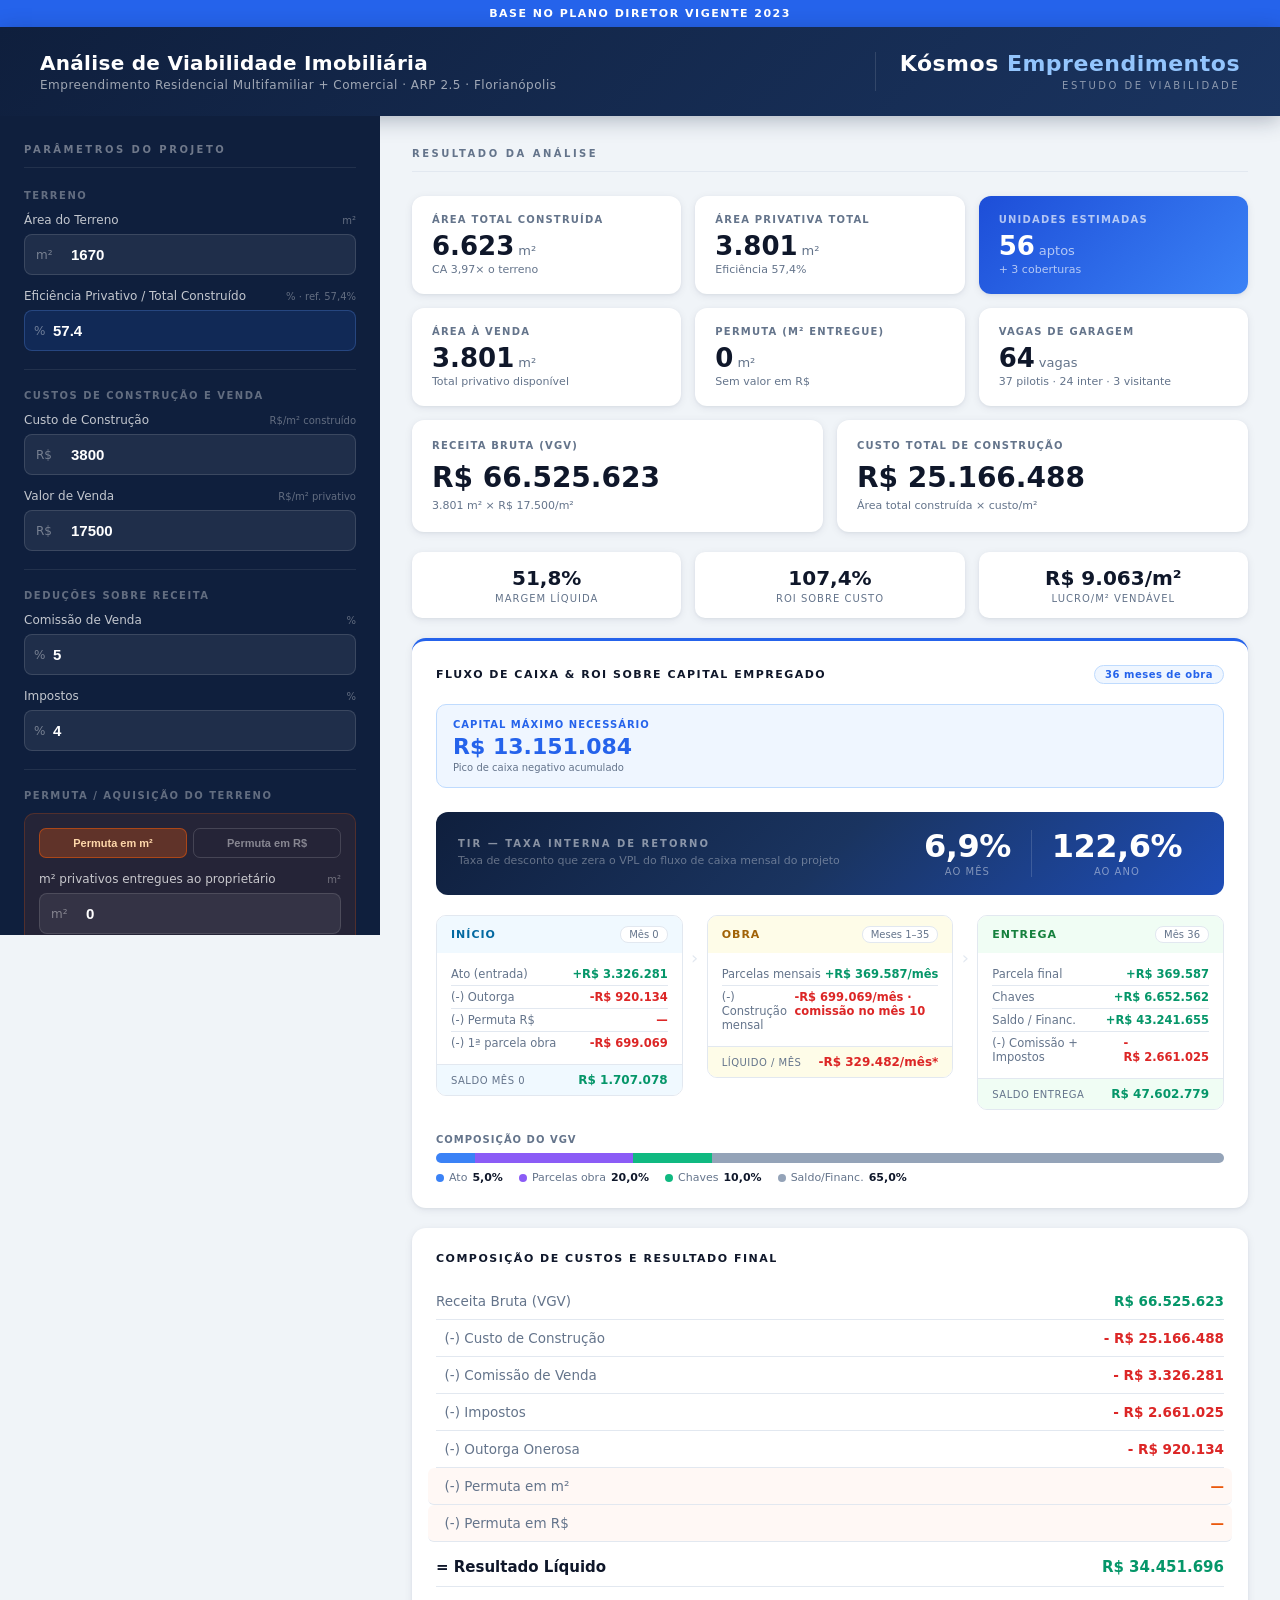
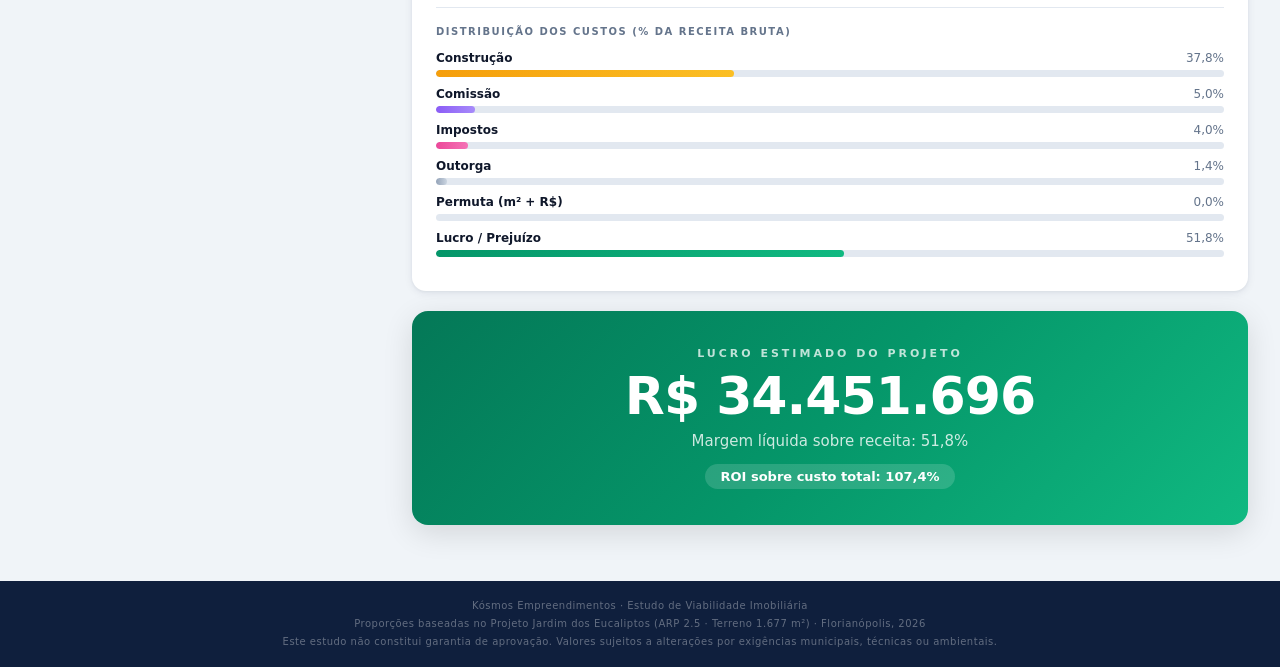
==== commit 5a958278: "feat: adicionar faixa plano diretor 2023" ====
--- a/templates/viabilidade.html
+++ b/templates/viabilidade.html
@@ -23,6 +23,17 @@
             --shadow: 0 2px 8px rgba(15,31,61,0.08), 0 1px 3px rgba(15,31,61,0.05);
         }
 
+        .topbar {
+            background: var(--accent);
+            color: white;
+            text-align: center;
+            font-size: 11px;
+            font-weight: 600;
+            letter-spacing: 1.5px;
+            text-transform: uppercase;
+            padding: 7px 40px;
+        }
+
         body {
             font-family: 'Segoe UI', system-ui, -apple-system, sans-serif;
             background: var(--bg);
@@ -612,6 +623,8 @@
     </style>
 </head>
 <body>
+
+<div class="topbar">Base no Plano Diretor Vigente 2023</div>
 
 <header>
     <div class="header-left">
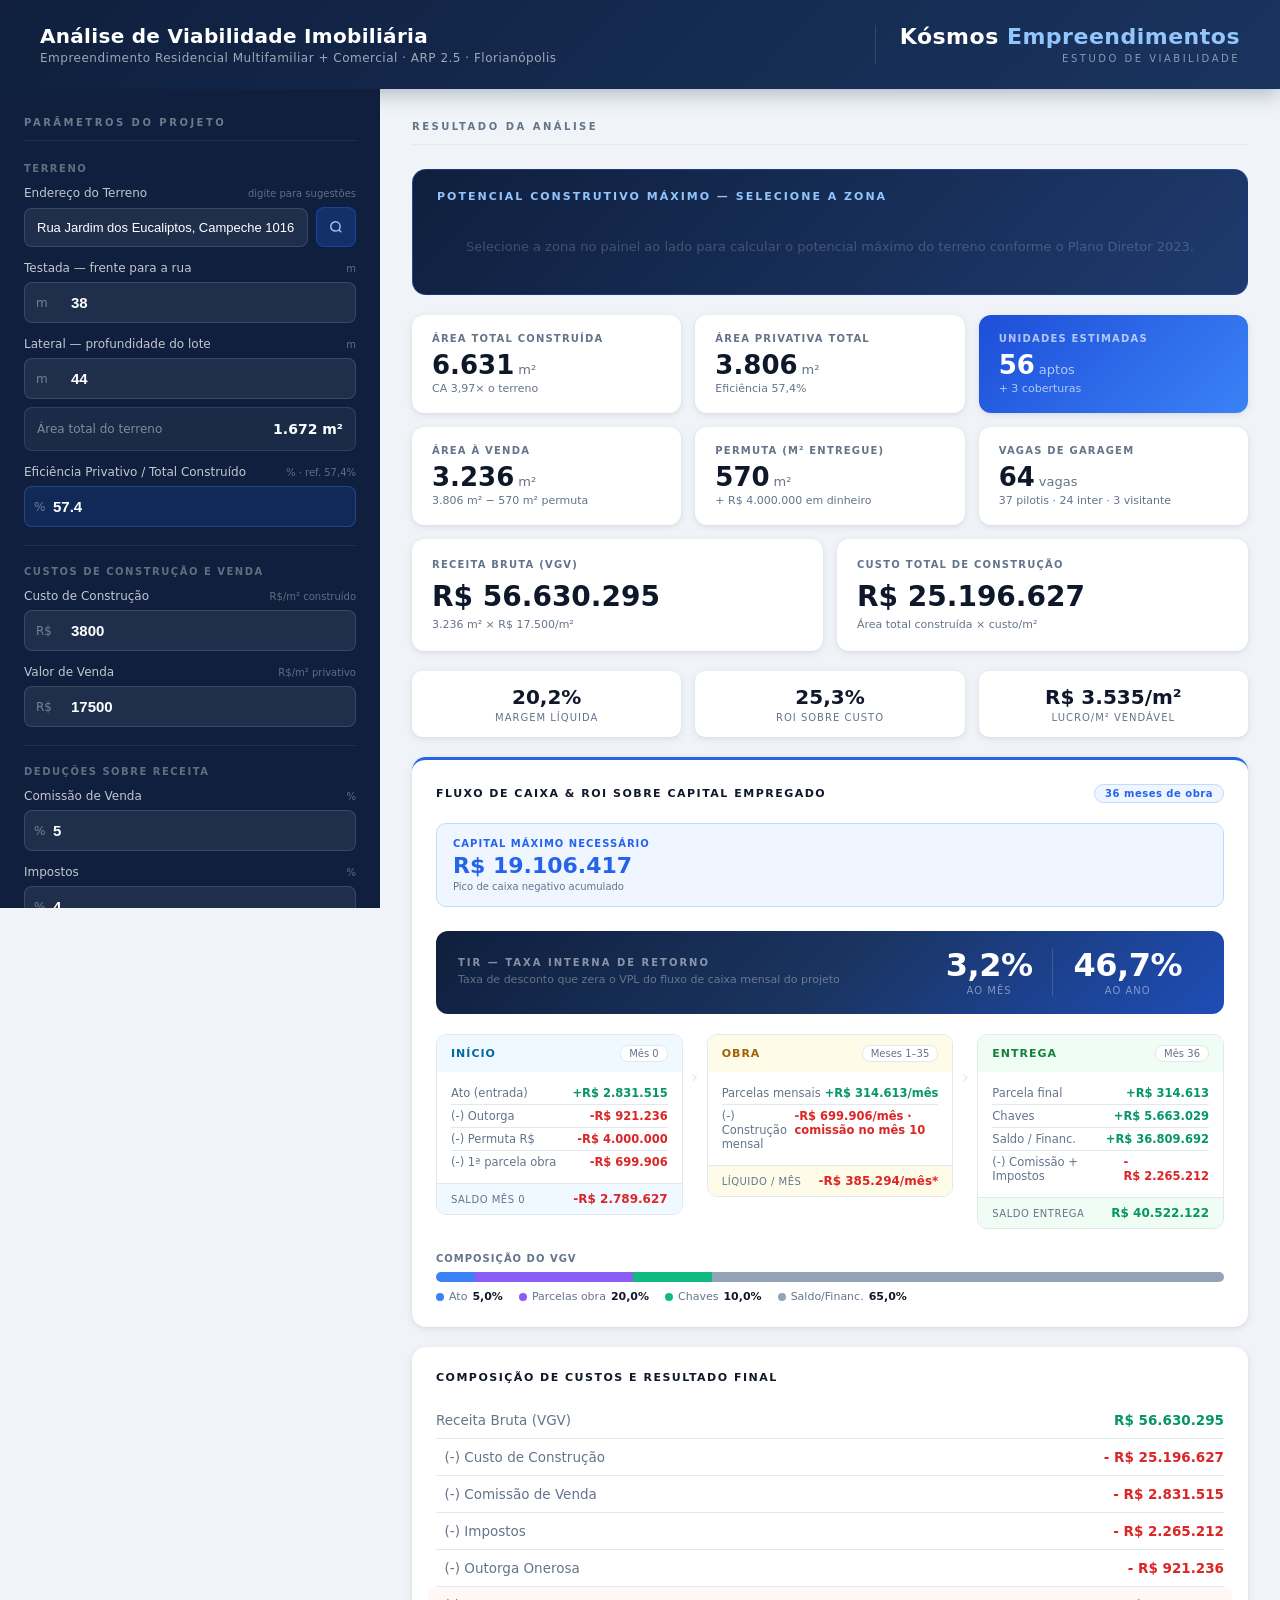
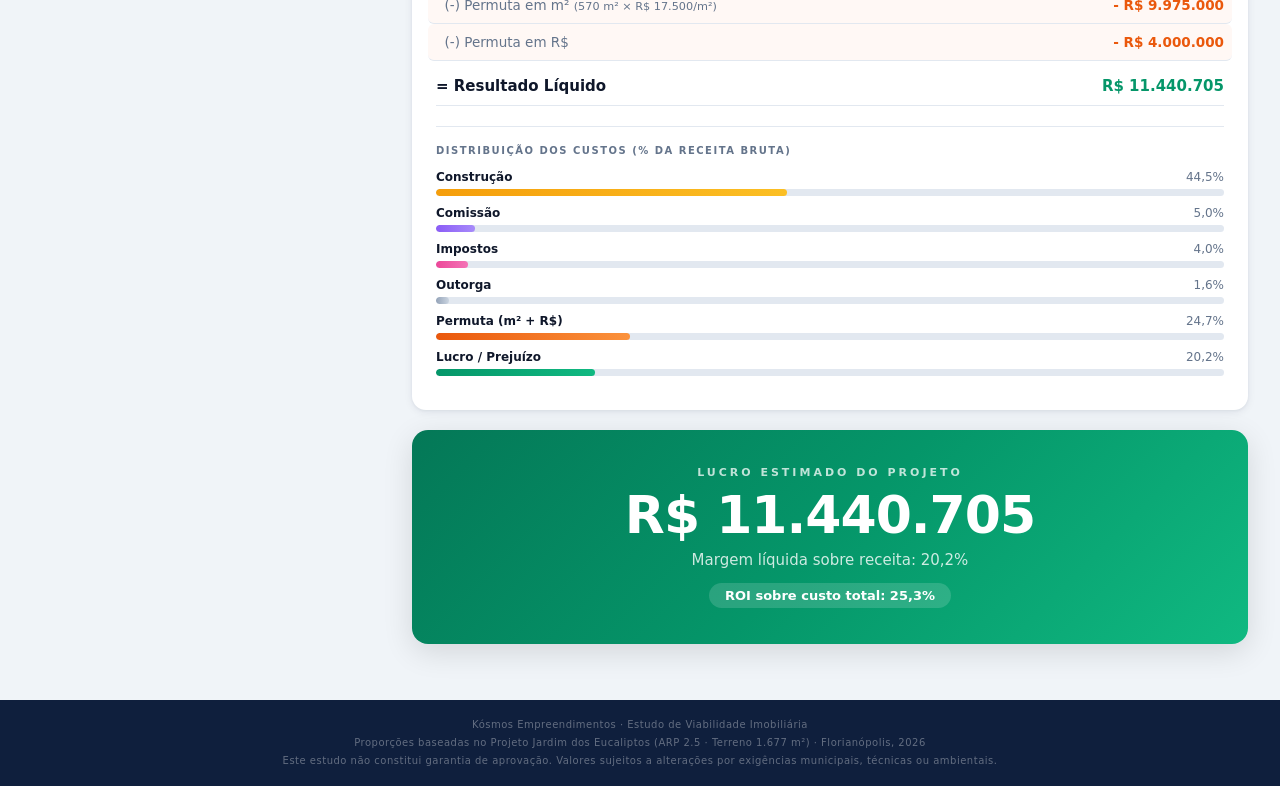
==== commit 71f6a870: "atualizações viabilidade" ====
--- a/templates/viabilidade.html
+++ b/templates/viabilidade.html
@@ -24,14 +24,14 @@
         }
 
         .topbar {
-            background: var(--accent);
-            color: white;
+            background: var(--navy);
+            color: rgba(255,255,255,0.75);
             text-align: center;
-            font-size: 11px;
+            font-size: 30px;
             font-weight: 600;
-            letter-spacing: 1.5px;
-            text-transform: uppercase;
-            padding: 7px 40px;
+            letter-spacing: 1px;
+            padding: 10px 40px;
+            border-bottom: 1px solid rgba(255,255,255,0.08);
         }
 
         body {
@@ -242,6 +242,159 @@
 
         .note { font-size: 10px; color: rgba(255,255,255,0.25); margin-top: 14px; line-height: 1.6; }
 
+        /* ── ZONA SELECTOR ── */
+        .area-calc-box {
+            background: rgba(255,255,255,0.05);
+            border: 1px solid rgba(255,255,255,0.1);
+            border-radius: 8px; padding: 10px 12px; margin-top: -6px; margin-bottom: 14px;
+        }
+        .area-calc-row {
+            display: flex; justify-content: space-between; align-items: center;
+            font-size: 12px; padding: 3px 0;
+        }
+        .area-calc-row span:first-child { color: rgba(255,255,255,0.45); }
+        .area-calc-row strong { color: white; font-size: 14px; }
+        .afasta-row { border-top: 1px solid rgba(255,255,255,0.06); margin-top: 5px; padding-top: 5px; font-size: 11px; }
+        .afasta-row span:last-child { color: rgba(255,255,255,0.6); text-align: right; max-width: 55%; }
+
+        /* ── AUTOCOMPLETE ── */
+        .addr-wrapper { position: relative; }
+        .addr-row { display: flex; gap: 8px; align-items: center; }
+        .autocomplete-list {
+            position: absolute; top: calc(100% + 4px); left: 0; right: 0; z-index: 200;
+            background: #1a3460; border: 1px solid rgba(99,160,255,0.35);
+            border-radius: 8px; overflow: hidden;
+            box-shadow: 0 8px 24px rgba(0,0,0,0.4);
+        }
+        .autocomplete-item {
+            padding: 10px 14px; font-size: 12px; cursor: pointer;
+            color: rgba(255,255,255,0.8); border-bottom: 1px solid rgba(255,255,255,0.06);
+            transition: background 0.15s;
+        }
+        .autocomplete-item:last-child { border-bottom: none; }
+        .autocomplete-item:hover, .autocomplete-item.active { background: rgba(37,99,235,0.4); color: white; }
+        .autocomplete-item strong { color: #93c5fd; }
+        .autocomplete-loading { padding: 10px 14px; font-size: 11px; color: rgba(255,255,255,0.3); }
+
+        /* ── RESUMO DE PAVIMENTOS ── */
+        .pav-resumo {
+            background: rgba(15,31,61,0.8);
+            border: 1px solid rgba(255,255,255,0.1);
+            border-radius: 10px; padding: 14px 16px; margin-top: 14px;
+        }
+        .pav-resumo h4 {
+            font-size: 9px; text-transform: uppercase; letter-spacing: 2px;
+            color: rgba(255,255,255,0.3); margin-bottom: 10px; font-weight: 700;
+        }
+        .pav-row {
+            display: flex; justify-content: space-between; align-items: flex-start;
+            padding: 7px 0; border-bottom: 1px solid rgba(255,255,255,0.05); font-size: 12px;
+        }
+        .pav-row:last-child { border-bottom: none; }
+        .pav-row > span:first-child { color: rgba(255,255,255,0.5); padding-top: 2px; }
+        .pav-num-wrap { text-align: right; }
+        .pav-num {
+            font-size: 18px; font-weight: 800; line-height: 1; display: block;
+        }
+        .pav-fisico {
+            font-size: 9px; font-weight: 500; opacity: 0.55; margin-top: 3px;
+            letter-spacing: 0.3px; display: block;
+        }
+        .pav-num.base  { color: rgba(255,255,255,0.75); }
+        .pav-num.adi   { color: #fbbf24; }
+        .pav-num.misto { color: #6ee7b7; }
+        .addr-row .input-wrap { flex: 1; }
+
+        .btn-consultar {
+            flex-shrink: 0;
+            width: 40px; height: 40px;
+            background: rgba(37,99,235,0.25);
+            border: 1px solid rgba(37,99,235,0.4);
+            border-radius: 8px; color: #93c5fd;
+            cursor: pointer; display: flex; align-items: center; justify-content: center;
+            transition: background 0.2s;
+        }
+        .btn-consultar:hover { background: rgba(37,99,235,0.45); }
+        .btn-consultar.loading { opacity: 0.5; pointer-events: none; animation: pulse 1s infinite; }
+        @keyframes pulse { 0%,100%{opacity:.5} 50%{opacity:.9} }
+
+        .endereco-status {
+            margin-top: 6px; padding: 7px 10px; border-radius: 7px;
+            font-size: 11px; line-height: 1.5;
+        }
+        .endereco-status.ok  { background: rgba(5,150,105,0.15); border: 1px solid rgba(5,150,105,0.3); color: #6ee7b7; }
+        .endereco-status.err { background: rgba(220,38,38,0.15);  border: 1px solid rgba(220,38,38,0.3);  color: #fca5a5; }
+        .endereco-status.loading { background: rgba(255,255,255,0.05); border: 1px solid rgba(255,255,255,0.1); color: rgba(255,255,255,0.4); }
+
+        .zona-select-wrap select {
+            width: 100%; padding: 11px 12px;
+            background: rgba(255,255,255,0.07);
+            border: 1px solid rgba(255,255,255,0.12);
+            border-radius: 8px; color: white; font-size: 13px;
+            font-weight: 600; outline: none; cursor: pointer;
+            appearance: none; -webkit-appearance: none;
+            background-image: url("data:image/svg+xml,%3Csvg xmlns='http://www.w3.org/2000/svg' width='12' height='8' viewBox='0 0 12 8'%3E%3Cpath fill='%23ffffff66' d='M1 1l5 5 5-5'/%3E%3C/svg%3E");
+            background-repeat: no-repeat; background-position: right 12px center;
+            transition: border-color 0.2s, background 0.2s;
+        }
+        .zona-select-wrap select:focus { border-color: rgba(99,160,255,0.5); background-color: rgba(255,255,255,0.12); }
+        .zona-select-wrap select option { background: #1a3460; color: white; }
+
+        .input-wrap.addr input { padding-left: 12px; font-size: 13px; font-weight: 500; }
+
+        .zona-params {
+            background: rgba(37,99,235,0.12);
+            border: 1px solid rgba(37,99,235,0.3);
+            border-radius: 10px; padding: 12px 14px;
+            margin-top: 8px;
+        }
+        .zona-params h4 {
+            font-size: 9px; text-transform: uppercase; letter-spacing: 2px;
+            color: rgba(255,255,255,0.35); margin-bottom: 10px; font-weight: 700;
+        }
+        .zp-grid {
+            display: grid; grid-template-columns: 1fr 1fr; gap: 6px 10px;
+        }
+        .zp-item { font-size: 11px; }
+        .zp-item span:first-child { color: rgba(255,255,255,0.45); display: block; font-size: 9px; text-transform: uppercase; letter-spacing: 0.8px; margin-bottom: 1px; }
+        .zp-item span:last-child  { color: #93c5fd; font-weight: 700; font-size: 13px; }
+        .zp-warn {
+            margin-top: 8px; padding: 6px 8px;
+            background: rgba(234,88,12,0.15);
+            border: 1px solid rgba(234,88,12,0.3);
+            border-radius: 6px; font-size: 10px; color: #fed7aa; line-height: 1.5;
+        }
+
+        /* ── POTENCIAL CARD ── */
+        .potencial-card {
+            background: linear-gradient(135deg, #0f1f3d 0%, #1e3a6e 100%);
+            border: 1px solid rgba(37,99,235,0.35);
+            border-radius: 14px; padding: 20px 24px;
+            margin-bottom: 20px;
+        }
+        .potencial-card h3 {
+            font-size: 11px; font-weight: 700; text-transform: uppercase;
+            letter-spacing: 2px; color: #93c5fd; margin-bottom: 16px;
+        }
+        .pot-grid {
+            display: grid; grid-template-columns: repeat(4, 1fr); gap: 12px;
+        }
+        .pot-item { text-align: center; }
+        .pot-val { font-size: 22px; font-weight: 800; color: white; }
+        .pot-unit { font-size: 11px; color: rgba(255,255,255,0.45); margin-top: 1px; }
+        .pot-lbl { font-size: 10px; color: rgba(255,255,255,0.4); margin-top: 4px; text-transform: uppercase; letter-spacing: 0.5px; }
+        .pot-divider { width: 1px; background: rgba(255,255,255,0.08); margin: 0 4px; }
+        .pot-note {
+            margin-top: 14px; padding-top: 12px;
+            border-top: 1px solid rgba(255,255,255,0.08);
+            font-size: 10px; color: rgba(255,255,255,0.35); line-height: 1.6;
+        }
+        .pot-note strong { color: rgba(255,255,255,0.6); }
+        .pot-empty {
+            text-align: center; padding: 20px;
+            color: rgba(255,255,255,0.2); font-size: 13px;
+        }
+
         /* ── RESULTS PANEL ── */
         .results-panel { padding: 32px; overflow-y: auto; }
 
@@ -619,12 +772,11 @@
             .input-panel { position: static; height: auto; }
             .grid-3 { grid-template-columns: repeat(2, 1fr); }
             .metrics { grid-template-columns: repeat(2, 1fr); }
+            .pot-grid { grid-template-columns: repeat(2, 1fr); }
         }
     </style>
 </head>
 <body>
-
-<div class="topbar">Base no Plano Diretor Vigente 2023</div>
 
 <header>
     <div class="header-left">
@@ -642,15 +794,108 @@
     <aside class="input-panel">
         <div class="panel-title">Parâmetros do Projeto</div>
 
+        <!-- ── ENDEREÇO E METRAGEM ── -->
         <div class="section-label">Terreno</div>
 
         <div class="input-group">
-            <label>Área do Terreno <em>m²</em></label>
+            <label>Endereço do Terreno <em>digite para sugestões</em></label>
+            <div class="addr-wrapper">
+                <div class="addr-row">
+                    <div class="input-wrap addr">
+                        <input type="text" id="endereco" placeholder="Ex: Jardim dos Eucaliptos…"
+                               value="Rua Jardim dos Eucaliptos, Campeche 1016"
+                               autocomplete="off"
+                               oninput="onEnderecoInput()"
+                               onkeydown="onEnderecoKey(event)">
+                    </div>
+                    <button class="btn-consultar" id="btn-consultar" onclick="consultarZona()" title="Identificar zona automaticamente">
+                        <svg width="14" height="14" viewBox="0 0 24 24" fill="none" stroke="currentColor" stroke-width="2.5"><circle cx="11" cy="11" r="8"/><path d="m21 21-4.35-4.35"/></svg>
+                    </button>
+                </div>
+                <div id="autocomplete-list" style="display:none"></div>
+            </div>
+            <div id="endereco-status" class="endereco-status" style="display:none"></div>
+        </div>
+
+        <!-- Resumo de pavimentos (aparece após consulta) -->
+        <div class="pav-resumo" id="pav-resumo" style="display:none">
+            <h4>Resumo — Potencial de Pavimentos</h4>
+            <div class="pav-row">
+                <span>Padrão (F01)</span>
+                <div class="pav-num-wrap">
+                    <span class="pav-num base" id="pr-base">—</span>
+                    <span class="pav-fisico" id="pr-base-fisico"></span>
+                </div>
+            </div>
+            <div class="pav-row" id="pr-misto-row" style="display:none">
+                <span>+ Uso misto (+1)</span>
+                <div class="pav-num-wrap">
+                    <span class="pav-num misto" id="pr-misto">—</span>
+                    <span class="pav-fisico" id="pr-misto-fisico"></span>
+                </div>
+            </div>
+            <div class="pav-row" id="pr-adi-row" style="display:none">
+                <span id="pr-adi-label">+ ADI (+1)</span>
+                <div class="pav-num-wrap">
+                    <span class="pav-num adi" id="pr-adi">—</span>
+                    <span class="pav-fisico" id="pr-adi-fisico"></span>
+                </div>
+            </div>
+        </div>
+
+        <div class="input-group">
+            <label>Testada — frente para a rua <em>m</em></label>
             <div class="input-wrap">
-                <span class="prefix">m²</span>
-                <input type="number" id="terrain" value="1670" min="100" step="10" placeholder="1670">
-            </div>
-        </div>
+                <span class="prefix">m</span>
+                <input type="number" id="testada" min="1" step="0.5" placeholder="Ex: 20"
+                       value="38" oninput="calcArea()">
+            </div>
+        </div>
+
+        <div class="input-group">
+            <label>Lateral — profundidade do lote <em>m</em></label>
+            <div class="input-wrap">
+                <span class="prefix">m</span>
+                <input type="number" id="lateral" min="1" step="0.5" placeholder="Ex: 40"
+                       value="44" oninput="calcArea()">
+            </div>
+        </div>
+
+        <div class="area-calc-box" id="area-calc-box" style="display:none">
+            <div class="area-calc-row">
+                <span>Área total do terreno</span>
+                <strong id="area-calc-val">—</strong>
+            </div>
+            <div class="area-calc-row afasta-row" id="afasta-info" style="display:none">
+                <span>Afastamentos estimados</span>
+                <span id="afasta-val">—</span>
+            </div>
+            <div class="area-calc-row" id="area-util-row" style="display:none">
+                <span>Projeção útil estimada</span>
+                <strong id="area-util-val" style="color:#6ee7b7">—</strong>
+            </div>
+        </div>
+        <!-- campo oculto terrain usado pelo restante do JS -->
+        <input type="hidden" id="terrain" value="0">
+
+        <div class="zona-params" id="zona-params" style="display:none">
+            <h4>Zoneamento Identificado — Plano Diretor 2023</h4>
+            <div style="font-size:13px;font-weight:700;color:#93c5fd;margin-bottom:10px" id="zp-nome-grande">—</div>
+            <div class="zp-grid">
+                <div class="zp-item"><span>CA Básico</span><span id="zp-cabasico">—</span></div>
+                <div class="zp-item"><span>CA Máx c/ OODC</span><span id="zp-camax">—</span></div>
+                <div class="zp-item"><span>Taxa de Ocupação</span><span id="zp-to">—</span></div>
+                <div class="zp-item"><span>Pavimentos (padrão)</span><span id="zp-pav">—</span></div>
+                <div class="zp-item"><span>Alt. Fachada (máx)</span><span id="zp-altf">—</span></div>
+                <div class="zp-item"><span>Alt. Cumeeira (máx)</span><span id="zp-altc">—</span></div>
+                <div class="zp-item"><span>Lote Mínimo</span><span id="zp-lote">—</span></div>
+                <div class="zp-item"><span>Testada Mínima</span><span id="zp-test">—</span></div>
+            </div>
+            <div class="zp-warn" id="zp-warn" style="display:none"></div>
+        </div>
+
+        <!-- campo oculto para zona atual (usado internamente) -->
+        <input type="hidden" id="zona" value="">
 
         <div class="input-group">
             <label>
@@ -715,7 +960,7 @@
                     <label>m² privativos entregues ao proprietário <em>m²</em></label>
                     <div class="input-wrap">
                         <span class="prefix">m²</span>
-                        <input type="number" id="permuteM2" value="0" min="0" step="5" placeholder="0">
+                        <input type="number" id="permuteM2" value="570" min="0" step="5" placeholder="0">
                     </div>
                 </div>
             </div>
@@ -725,7 +970,7 @@
                     <label>Valor em R$ pago pelo terreno <em>R$</em></label>
                     <div class="input-wrap">
                         <span class="prefix">R$</span>
-                        <input type="number" id="permuteR" value="0" min="0" step="10000" placeholder="0">
+                        <input type="number" id="permuteR" value="4000000" min="0" step="10000" placeholder="0">
                     </div>
                 </div>
             </div>
@@ -782,6 +1027,14 @@
     <!-- ── RESULTS PANEL ── -->
     <section class="results-panel">
         <div class="results-title">Resultado da Análise</div>
+
+        <!-- ── POTENCIAL CONSTRUTIVO ── -->
+        <div class="potencial-card" id="potencial-card">
+            <h3>Potencial Construtivo Máximo — <span id="pot-zona-nome">Selecione a zona</span></h3>
+            <div id="pot-body">
+                <div class="pot-empty">Selecione a zona no painel ao lado para calcular o potencial máximo do terreno conforme o Plano Diretor 2023.</div>
+            </div>
+        </div>
 
         <!-- Projeto físico – linha 1 -->
         <div class="grid-3">
@@ -1095,6 +1348,452 @@
 </footer>
 
 <script>
+    // ── Banco de dados F01 — Tabela de Limites de Ocupação (LC 482/2014 rev. LC 739/2023) ──
+    // Campos: [pavPadrao, pavTDC, toMax(%), tiMax(%), altFachada(m), altCumeeira(m),
+    //          caMin, caBasico, caOODC, caTDC, caSubsolo, caMax, loteMin(m²), testadaMin(m), densLiq(hab/ha)]
+    const ZONAS_DB = {
+      'ARP 2.3': [2,0,30,50,10.5,13,  0.2,1,0,0,    0.3,1.3,  360,12,70],
+      'ARP 2.4': [2,0,40,60,10.5,13,  0.2,1,0,0,    0.4,1.4,  360,12,70],
+      'ARP 2.5': [2,0,50,70,10.5,13,  0.2,1,0.6,0,  0.8,2.4,  200,10,110],
+      'ARP 3.5': [3,0,50,70,13.5,17.5,0.2,1,1.25,0, 0.8,3.05, 360,12,340],
+      'ARP 4.4': [4,0,40,60,17,22,    0.2,1,1.64,0, 0.8,3.44, 450,15,380],
+      'ARP 4.5': [4,0,50,70,17,22,    0.2,1,1.9,0,  0.8,3.7,  450,15,420],
+      'ARP 5.5': [5,0,50,70,20.5,26.5,0.2,1,2.55,0, 0.8,4.35, 450,15,490],
+      'ARP 6.5': [6,0,50,70,23.5,29.5,0.2,1,2.41,0, 0.8,4.21, 600,15,570],
+      'ARP 8.5': [6,2,50,80,31,36,    0.2,1,2.38,0.83,0.8,5.01,750,18,630],
+      'ARP 10.5':[8,2,50,80,38,44,    0.2,1,3.21,0.78,0.8,5.79,750,18,750],
+      'ARP 12.5':[10,2,50,70,46,52,   0.2,1,3.98,0.72,0.8,6.5, 900,22,850],
+
+      'ARM 2.4': [2,0,40,60,10.5,13,  0.25,1,0,0,   0.4,1.4,  360,12,210],
+      'ARM 2.5': [2,0,50,70,10.5,13,  0.25,1,0.6,0, 0.8,2.4,  360,12,210],
+      'ARM 3.4': [3,0,40,60,13.5,17.5,0.25,1,1.12,0,0.8,2.92, 450,15,300],
+      'ARM 3.5': [3,0,50,70,13.5,17.5,0.25,1,1.25,0,0.8,3.05, 450,15,300],
+      'ARM 4.5': [4,0,50,70,17,22,    0.25,1,1.9,0, 0.8,3.7,  450,15,370],
+      'ARM 5.5': [5,0,50,70,20.5,26.5,0.25,1,2.55,0,0.8,4.35, 450,15,430],
+      'ARM 6.5': [5,1,50,70,23.5,29.5,0.25,1,1.97,0.44,0.8,4.21,600,15,660],
+      'ARM 8.5': [6,2,50,80,31,36,    0.25,1,2.38,0.83,0.8,5.01,750,18,720],
+      'ARM 10.5':[8,2,50,80,38,44,    0.25,1,3.21,0.78,0.8,5.79,750,18,830],
+      'ARM 12.5':[10,2,50,70,46,52,   0.25,1,3.98,0.72,0.8,6.5, 900,22,910],
+      'ARM 14.5':[11,3,50,70,53,59,   0.25,1,4.34,1.01,0.8,7.15,900,22,910],
+      'ARM 16.5':[12,4,50,70,61,67,   0.25,1,4.7,1.29, 0.8,7.79,900,22,910],
+
+      'AMC 2.5': [2,0,50,70,10.5,13,  1,1,1,0,    1,3,    360,12,190],
+      'AMC 3.5': [3,0,50,70,13.5,17.5,1,1,1.65,0, 1,3.65, 450,12,300],
+      'AMC 4.5': [4,0,50,70,17,22,    1,1,2.3,0,  1,4.3,  450,15,370],
+      'AMC 5.5': [5,0,50,70,20.5,26.5,1,1,2.95,0, 1,4.95, 450,15,430],
+      'AMC 6.5': [6,0,50,70,23.5,29.5,1,1,2.81,0, 1,4.81, 600,15,660],
+      'AMC 8.5': [6,2,50,70,31,36,    1,1,2.78,0.83,1,5.61,750,18,720],
+      'AMC 10.5':[8,2,50,70,38,44,    1,1,3.61,0.78,1,6.39,750,18,830],
+      'AMC 12.5':[10,2,50,70,46,52,   1,1,4.38,0.73,1,7.11,750,22,910],
+      'AMC 14.5':[11,3,50,70,53,59,   1,1,4.74,1.01,1,7.75,900,22,950],
+      'AMC 16.5':[12,4,50,70,61,67,   1,1,5.1,1.29, 1,8.39,1050,30,1020],
+
+      'AMS 2.5': [2,0,50,70,10.5,13,  0.5,1,1,0,   0.8,2.8,  360,12,130],
+      'AMS 3.5': [3,0,50,70,13.5,17.5,0.5,1,1.58,0,0.8,3.38, 450,15,210],
+      'AMS 4.5': [4,0,50,70,17,22,    0.5,1,2.23,0,0.8,4.3,  600,15,260],
+      'AMS 5.5': [5,0,50,70,20.5,26.5,0.5,1,2.88,0,0.8,4.68, 600,15,310],
+      'AMS 6.5': [6,0,50,70,23.5,29.5,0.5,1,2.41,0,0.8,4.21, 750,20,470],
+      'AMS 8.5': [6,2,50,80,31,36,    0.5,1,2.38,0.83,0.8,5.01,900,20,510],
+      'AMS 10.5':[8,2,50,80,38,44,    0.5,1,3.21,0.78,0.8,5.79,900,25,590],
+      'AMS 12.5':[10,2,50,80,46,52,   0.5,1,3.98,0.72,0.8,6.5, 900,25,650],
+      'AMS 14.5':[11,3,50,80,53,59,   0.5,1,4.34,1.02,0.8,7.16,900,25,710],
+      'AMS 16.5':[12,4,50,80,61,67,   0.5,1,4.7,1.28, 0.8,7.78,1050,30,800],
+
+      'ATR 2.5': [2,0,50,70,10.5,13,  0.25,1,0.6,0,  0.8,2.4, 360,12,210],
+      'ATR 3.4': [3,0,40,60,13.5,17.5,0.25,1,1.12,0, 0.8,2.92,360,12,340],
+      'ATR 3.5': [3,0,50,70,13.5,17.5,0.25,1,1.25,0, 0.8,3.05,360,12,340],
+      'ATR 4.5': [4,0,50,70,17,22,    0.25,1,1.9,0,  0.8,3.7, 450,15,410],
+      'ATR 5.5': [5,0,50,70,20.5,26.5,0.25,1,2.55,0, 0.8,4.35,450,15,490],
+      'ATR 6.5': [5,1,50,70,23.5,29.5,0.25,1,1.97,0.44,0.8,4.21,600,15,560],
+
+      'ATL 2.5': [2,0,50,70,10.5,13,  0,1,0,0,    0.5,1.5, 360,12,210],
+      'ATL 6.5': [5,1,50,70,23.5,29.5,0,1,1.67,0.44,0.65,3.76,600,15,400],
+
+      'ARC 2.5': [2,0,50,70,10.5,13,  0.2,1,0,0, 0,1, 40,4,70],
+      'ZEIS':    [4,0,60,80,17,22,    1,1,1.34,0,0,2.34,40,4,800],
+      'ARR':     [2,0,20,30,10.5,13,  0,0.3,0,0, 0,0.3,5000,50,20],
+      'APL':     [2,0,15,20,10.5,13,  0,0.2,0,0, 0,0.2,null,null,15],
+    };
+
+    // ── Avisos especiais por zona ──
+    const ZONA_WARNS = {
+      'ARP 8.5':  'Acréscimo de pavimentos via TDC condiciona-se a acesso por via local ou ampliação de recuos (obs. *1 F01).',
+      'ARM 6.5':  'Acréscimo de pavimentos via TDC condiciona-se a acesso por via local ou ampliação de recuos (obs. *1 F01).',
+      'ATR 6.5':  'Acréscimo de pavimentos via TDC condiciona-se a acesso por via local ou ampliação de recuos (obs. *1 F01).',
+      'ARR':      'Área Rural Residencial: sujeita a restrições rurais. Confirme inexistência de APP no terreno.',
+      'APL':      'Área de Preservação com Uso Limitado: edificação muito restrita. Consulte técnico habilitado.',
+      'ZEIS':     'Zona Especial de Interesse Social: sujeita a regras específicas de HIS/HMP. Consulte a PMF.',
+    };
+
+    // ── AUTOCOMPLETE DE ENDEREÇO (Nominatim) ──
+    let _acDebounce = null;
+    let _acIndex = -1;
+    let _acItems = [];
+
+    function onEnderecoInput() {
+        const q = document.getElementById('endereco').value.trim();
+        clearTimeout(_acDebounce);
+        if (q.length < 3) { hideAC(); return; }
+        _acDebounce = setTimeout(() => fetchSuggestions(q), 320);
+    }
+
+    function onEnderecoKey(e) {
+        const list = document.getElementById('autocomplete-list');
+        if (list.style.display === 'none') {
+            if (e.key === 'Enter') { e.preventDefault(); consultarZona(); }
+            return;
+        }
+        if (e.key === 'ArrowDown') {
+            e.preventDefault();
+            _acIndex = Math.min(_acIndex + 1, _acItems.length - 1);
+            highlightAC();
+        } else if (e.key === 'ArrowUp') {
+            e.preventDefault();
+            _acIndex = Math.max(_acIndex - 1, -1);
+            highlightAC();
+        } else if (e.key === 'Enter') {
+            e.preventDefault();
+            if (_acIndex >= 0 && _acItems[_acIndex]) selectAC(_acIndex);
+            else { hideAC(); consultarZona(); }
+        } else if (e.key === 'Escape') {
+            hideAC();
+        }
+    }
+
+    async function fetchSuggestions(q) {
+        const listEl = document.getElementById('autocomplete-list');
+        listEl.innerHTML = '<div class="autocomplete-loading">Buscando…</div>';
+        listEl.style.display = 'block';
+        try {
+            const res = await fetch(
+                `https://nominatim.openstreetmap.org/search?q=${encodeURIComponent(q + ' Florianópolis SC')}&format=json&limit=6&addressdetails=1`,
+                { headers: { 'Accept-Language': 'pt-BR' } }
+            );
+            const data = await res.json();
+            _acItems = data;
+            _acIndex = -1;
+            if (!data.length) { listEl.innerHTML = '<div class="autocomplete-loading">Nenhum resultado</div>'; return; }
+            listEl.innerHTML = data.map((item, i) => {
+                const parts = item.display_name.split(', ');
+                const main  = parts.slice(0, 2).join(', ');
+                const rest  = parts.slice(2, 5).join(', ');
+                return `<div class="autocomplete-item" data-i="${i}" onmousedown="selectAC(${i})">
+                    <strong>${main}</strong>${rest ? `<br><span style="font-size:10px;opacity:.55">${rest}</span>` : ''}
+                </div>`;
+            }).join('');
+        } catch { listEl.innerHTML = '<div class="autocomplete-loading">Erro ao buscar</div>'; }
+    }
+
+    function highlightAC() {
+        document.querySelectorAll('.autocomplete-item').forEach((el, i) => {
+            el.classList.toggle('active', i === _acIndex);
+        });
+    }
+
+    function selectAC(i) {
+        const item = _acItems[i];
+        if (!item) return;
+        // Usa rua + número + bairro como texto do input
+        const a = item.address || {};
+        const parts = [a.road, a.house_number, a.suburb || a.neighbourhood || a.city_district].filter(Boolean);
+        document.getElementById('endereco').value = parts.length ? parts.join(', ') : item.display_name.split(', ').slice(0,3).join(', ');
+        hideAC();
+        consultarZona();
+    }
+
+    function hideAC() {
+        const el = document.getElementById('autocomplete-list');
+        if (el) { el.style.display = 'none'; el.innerHTML = ''; }
+        _acItems = []; _acIndex = -1;
+    }
+
+    // Fecha ao clicar fora
+    document.addEventListener('click', e => {
+        if (!e.target.closest('.addr-wrapper')) hideAC();
+    });
+
+    function buildFisico(pavTipo) {
+        return `Térreo + Pilotis + ${pavTipo} tipo${pavTipo > 1 ? 's' : ''} + Cobertura`;
+    }
+
+    function setPavRow(numId, fisicoId, pavCount) {
+        document.getElementById(numId).textContent = pavCount + ' pav tipo';
+        document.getElementById(fisicoId).textContent = buildFisico(pavCount);
+    }
+
+    function updatePavResumo(data) {
+        const el = document.getElementById('pav-resumo');
+        if (!data || !data.params) { el.style.display = 'none'; return; }
+
+        const pavBase    = parseInt(data.params.pavimentos_padrao) || 0;
+        const pavAdiExtra = data.pav_adicional_adi || 0;
+        const zonaBase   = (data.zona || '').split(' ')[0];
+        const temADI     = data.adi && pavAdiExtra > 0;
+        const temMisto   = ZONAS_USO_MISTO.has(zonaBase);
+
+        // Linha 1: padrão F01
+        setPavRow('pr-base', 'pr-base-fisico', pavBase);
+
+        // Linha 2: uso misto (+1 sobre o padrão)
+        const mistoRow = document.getElementById('pr-misto-row');
+        const pavComMisto = pavBase + 1;
+        if (temMisto) {
+            mistoRow.style.display = 'flex';
+            setPavRow('pr-misto', 'pr-misto-fisico', pavComMisto);
+        } else {
+            mistoRow.style.display = 'none';
+        }
+
+        // Linha 3: ADI (+1 sobre misto, ou sobre base se sem misto)
+        const adiRow = document.getElementById('pr-adi-row');
+        if (temADI) {
+            adiRow.style.display = 'flex';
+            document.getElementById('pr-adi-label').textContent =
+                `+ ${data.adi.tipo} (${data.adi.hierarquia})`;
+            const pavComADI = (temMisto ? pavComMisto : pavBase) + pavAdiExtra;
+            setPavRow('pr-adi', 'pr-adi-fisico', pavComADI);
+        } else {
+            adiRow.style.display = 'none';
+        }
+
+        el.style.display = 'block';
+    }
+
+    // ── Zonas elegíveis ao incentivo de uso misto (Dec. 25.647/2023)
+    const ZONAS_USO_MISTO = new Set(['ARM','ATR','AMC','AMS','ATL','ARP','ZEIS']);
+
+    function calcAfastamentos(pavimentos, altFachada) {
+        const h = altFachada || (pavimentos * 3.0);
+        const lat = h <= 9.5 ? 1.5 : Math.max(3.0, h / 7);
+        const fundos = lat;
+        const frontal = 4.0; // padrão via local — varia conforme hierarquia
+        return { frontal, lat, fundos };
+    }
+
+    function calcArea() {
+        const t = parseFloat(document.getElementById('testada').value) || 0;
+        const l = parseFloat(document.getElementById('lateral').value) || 0;
+        const area = t * l;
+
+        const box    = document.getElementById('area-calc-box');
+        const valEl  = document.getElementById('area-calc-val');
+        const afEl   = document.getElementById('afasta-info');
+        const afVal  = document.getElementById('afasta-val');
+        const utilRow = document.getElementById('area-util-row');
+        const utilVal = document.getElementById('area-util-val');
+
+        if (t > 0 && l > 0) {
+            box.style.display = 'block';
+            valEl.textContent = num(area, 0) + ' m²';
+            document.getElementById('terrain').value = area.toFixed(1);
+
+            // Afastamentos com base na zona atual
+            const zData = _currentZoneData;
+            if (zData) {
+                const pav = (zData.pav_max_adi || parseInt(zData.params?.pavimentos_padrao) || 2);
+                const altF = parseFloat(zData.params?.altura_fachada) || pav * 3;
+                const af = calcAfastamentos(pav, altF);
+                const largUtil = Math.max(0, t - af.lat * 2);
+                const profUtil = Math.max(0, l - af.frontal - af.fundos);
+                const areaUtil = largUtil * profUtil;
+
+                afEl.style.display = 'flex';
+                afVal.textContent = `Frontal ${af.frontal}m · Lateral ${af.lat.toFixed(1)}m · Fundos ${af.fundos.toFixed(1)}m`;
+                if (areaUtil > 0) {
+                    utilRow.style.display = 'flex';
+                    utilVal.textContent = num(areaUtil, 0) + ' m² (orientativa)';
+                }
+            } else {
+                afEl.style.display = 'none';
+                utilRow.style.display = 'none';
+            }
+        } else {
+            box.style.display = t > 0 || l > 0 ? 'block' : 'none';
+            valEl.textContent = '—';
+        }
+        calculate();
+    }
+
+    let _currentZoneData = null;
+
+    async function consultarZona() {
+        const address = document.getElementById('endereco').value.trim();
+        if (!address) return;
+
+        const btn    = document.getElementById('btn-consultar');
+        const status = document.getElementById('endereco-status');
+
+        btn.classList.add('loading');
+        status.className = 'endereco-status loading';
+        status.textContent = 'Consultando Nominatim + GeoFloripa PMF...';
+        status.style.display = 'block';
+
+        try {
+            const res  = await fetch(`/api/zona?address=${encodeURIComponent(address)}`);
+            const data = await res.json();
+
+            if (!res.ok) {
+                status.className = 'endereco-status err';
+                status.textContent = '✗ ' + (data.error || 'Erro desconhecido');
+                btn.classList.remove('loading');
+                return;
+            }
+
+            const zonaNome = data.zona.replace(/\s+/g,' ').trim();
+            document.getElementById('zona').value = zonaNome;
+            const matched = true;
+
+            // Preenche parâmetros diretamente da API (mais preciso que o ZONAS_DB local)
+            if (data.params) {
+                const p = data.params;
+                const toNum = v => v !== null && v !== undefined ? parseFloat(v) : null;
+                const toInt = v => v !== null && v !== undefined ? parseInt(v) : null;
+
+                const paramsEl = document.getElementById('zona-params');
+                const warnEl   = document.getElementById('zp-warn');
+                const nomeGrande = document.getElementById('zp-nome-grande');
+                if (nomeGrande) nomeGrande.textContent = `${zonaNome} — ${data.descricao}`;
+                document.getElementById('zp-cabasico').textContent = toNum(p.ca_basico)?.toFixed(2) + '×' || '—';
+                document.getElementById('zp-camax').textContent    = toNum(p.ca_maximo)?.toFixed(2) + '×' || '—';
+                document.getElementById('zp-to').textContent       = p.taxa_ocupacao ? p.taxa_ocupacao + '%' : '—';
+                const pavBase = parseInt(p.pavimentos_padrao) || 0;
+                const pavTDC  = parseInt(p.pavimentos_tdc)   || 0;
+                const pavMaxAdi = data.pav_max_adi || pavBase;
+                const pavAdiAcr = data.pav_adicional_adi || 0;
+                let pavText = pavBase + (pavTDC > 0 ? ` (+${pavTDC} TDC)` : '');
+                if (pavAdiAcr > 0) pavText += ` → ${pavMaxAdi} c/ ADI`;
+                document.getElementById('zp-pav').textContent = pavText;
+                document.getElementById('zp-altf').textContent     = p.altura_fachada + ' m';
+                document.getElementById('zp-altc').textContent     = p.altura_cumeeira + ' m';
+                document.getElementById('zp-lote').textContent     = p.lote_minimo ? p.lote_minimo + ' m²' : 'N/A';
+                document.getElementById('zp-test').textContent     = p.testada_minima ? p.testada_minima + ' m' : 'N/A';
+                paramsEl.style.display = 'block';
+
+                const warn = ZONA_WARNS[zonaNome];
+                if (warn) { warnEl.textContent = '⚠ ' + warn; warnEl.style.display = 'block'; }
+                else       { warnEl.style.display = 'none'; }
+
+                // Renderiza potencial com dados da API
+                const terrain = parseFloat(document.getElementById('terrain').value) || 0;
+                const zArr = [
+                    toInt(p.pavimentos_padrao), toInt(p.pavimentos_tdc),
+                    toNum(p.taxa_ocupacao), toNum(p.taxa_impermeab),
+                    toNum(p.altura_fachada), toNum(p.altura_cumeeira),
+                    toNum(p.ca_minimo), toNum(p.ca_basico), toNum(p.ca_oodc),
+                    toNum(p.ca_tdc), toNum(p.ca_subsolos), toNum(p.ca_maximo),
+                    toNum(p.lote_minimo), toNum(p.testada_minima), toNum(p.densidade_liquida)
+                ];
+                _currentZoneData = data;
+                updatePavResumo(data);
+                document.getElementById('pot-zona-nome').textContent = zonaNome;
+                const terrain2 = parseFloat(document.getElementById('terrain').value) || 0;
+                renderPotencial(zArr, terrain2, data.adi, data.pav_max_adi);
+                calcArea(); // atualiza afastamentos com nova zona
+            }
+
+            status.className = 'endereco-status ok';
+            let statusHtml = `✓ Zona identificada: <strong>${zonaNome}</strong> — ${data.descricao}`;
+            if (data.adi) {
+                statusHtml += `<br><span style="color:#fbbf24;font-weight:700">⚡ ${data.adi.tipo} — ${data.adi.hierarquia}</span>: pavimentos máx. com incentivos = <strong style="color:#fbbf24">${data.pav_max_adi}</strong>`;
+            }
+            status.innerHTML = statusHtml;
+
+        } catch (e) {
+            status.className = 'endereco-status err';
+            status.textContent = '✗ Falha na requisição. Verifique a conexão.';
+        }
+        btn.classList.remove('loading');
+    }
+
+    function getZona() {
+        const el = document.getElementById('zona');
+        return el ? el.value : '';
+    }
+
+    function renderPotencial(z, terrain, adiInfo, pavMaxAdi) {
+        const nomeEl = document.getElementById('pot-zona-nome');
+        const bodyEl = document.getElementById('pot-body');
+        const zona = getZona();
+
+        if (!z || !terrain) {
+            if (nomeEl) nomeEl.textContent = zona || 'Selecione a zona';
+            if (bodyEl) bodyEl.innerHTML = '<div class="pot-empty">' +
+                (zona && !terrain ? 'Informe a área do terreno para calcular.' :
+                 'Selecione a zona no painel ao lado para calcular o potencial máximo do terreno.') +
+                '</div>';
+            return;
+        }
+
+        const [pavP,pavT,to,ti,altF,altC,caMin,caB,caO,caT,caSub,caMax,loteMin,testMin,dens] = z;
+
+        const areaComputavelMax = (caMax * terrain).toFixed(0);
+        const areaComputavelB   = (caB   * terrain).toFixed(0);
+        const areaOcupacaoMax   = (to/100 * terrain).toFixed(0);
+        const pavTotal          = pavMaxAdi || (pavP + pavT);
+        const pavLabel          = adiInfo
+            ? `${pavP} base → <strong style="color:#fbbf24">${pavMaxAdi} c/ incentivos ${adiInfo.tipo}</strong>`
+            : `${pavP} padrão${pavT > 0 ? ` + ${pavT} via TDC` : ''} · ${altF}m fachada`;
+
+        // Uso misto elegível?
+        const zonaBase = zona.split(' ')[0];
+        const usoMistoElegivel = ZONAS_USO_MISTO.has(zonaBase);
+        const areaTotal = caMax * terrain;
+        const pavComUsoMisto = pavTotal + 1;
+        const areaComercialMin = pavTotal <= 5
+            ? Math.max(25, areaTotal / 6)
+            : Math.max(25, areaTotal / 3);
+
+        const usoMistoBadge = usoMistoElegivel ? `
+            <div style="background:rgba(5,150,105,0.12);border:1px solid rgba(5,150,105,0.3);border-radius:8px;padding:10px 14px;margin-bottom:12px;font-size:12px;color:#d1fae5">
+                <strong style="color:#6ee7b7">+ Incentivo Uso Misto (Dec. 25.647/2023)</strong><br>
+                +1 pavimento extra (→ ${pavComUsoMisto} pav total) · TO × 1,3<br>
+                <span style="color:#fef3c7">⚠ Área comercial mínima obrigatória: <strong>${num(areaComercialMin, 0)} m²</strong>
+                (${pavTotal <= 5 ? '1/6' : '1/3'} da área computável concedida, mín 25m²). Fachada ativa + fruição pública exigidas.</span>
+            </div>` : '';
+
+        const adiBadge = adiInfo ? `
+            <div style="background:rgba(251,191,36,0.12);border:1px solid rgba(251,191,36,0.35);border-radius:8px;padding:10px 14px;margin-bottom:14px;font-size:12px;color:#fef3c7">
+                <strong style="color:#fbbf24">⚡ ${adiInfo.tipo} — ${adiInfo.hierarquia}</strong><br>
+                ${adiInfo.label}${adiInfo.trecho ? ` · ${adiInfo.trecho}` : ''}<br>
+                <span style="opacity:.7;font-size:11px">Incentivos conforme Dec. 25.644/2023. Máx. de pavimentos combinando ADI + uso misto + fruição pública — Dec. 25.643/2023.</span><br>
+                ${(zonaBase === 'ARP' || zonaBase === 'ZEIS') ? `<span style="color:#fca5a5;font-size:11px">⚠ Para ARP em ADI: acréscimos de pavimentos exigem aplicação de uso misto (área comercial obrigatória) e/ou fruição pública. Sem esses incentivos o limite é o padrão F01.</span>` : ''}
+            </div>` : '';
+
+        if (nomeEl) nomeEl.textContent = zona;
+        if (bodyEl) bodyEl.innerHTML = `
+            ${adiBadge}
+            ${usoMistoBadge}
+            <div class="pot-grid">
+                <div class="pot-item">
+                    <div class="pot-val">${Number(areaComputavelMax).toLocaleString('pt-BR')}</div>
+                    <div class="pot-unit">m² computáveis</div>
+                    <div class="pot-lbl">CA Máx (${caMax}×) c/ OODC</div>
+                </div>
+                <div class="pot-item">
+                    <div class="pot-val">${Number(areaComputavelB).toLocaleString('pt-BR')}</div>
+                    <div class="pot-unit">m² computáveis</div>
+                    <div class="pot-lbl">CA Básico (${caB}×) s/ outorga</div>
+                </div>
+                <div class="pot-item">
+                    <div class="pot-val">${Number(areaOcupacaoMax).toLocaleString('pt-BR')}</div>
+                    <div class="pot-unit">m² de projeção</div>
+                    <div class="pot-lbl">TO Máx (${to}%) por pavimento</div>
+                </div>
+                <div class="pot-item">
+                    <div class="pot-val" style="${adiInfo?'color:#fbbf24':''}">${pavTotal}</div>
+                    <div class="pot-unit">pavimentos máx.</div>
+                    <div class="pot-lbl" style="font-size:9px">${pavLabel}</div>
+                </div>
+            </div>
+            <div class="pot-note">
+                <strong>CA Máximo (${caMax}×):</strong> inclui CA básico (${caB}×) + OODC (${caO}×)${caT>0?` + TDC (${caT}×)`:''}.
+                Áreas não computáveis: subsolos, garagens, lazer e serviço (Art. 69 LC 739/2023). &nbsp;·&nbsp;
+                <strong>TI máx:</strong> ${ti}%. &nbsp;·&nbsp;
+                <strong>Densidade líquida:</strong> ${dens} hab/ha. &nbsp;·&nbsp;
+                Confirme no <a href="https://geoportal.pmf.sc.gov.br" target="_blank" style="color:#93c5fd">Geoportal PMF</a>.
+            </div>`;
+    }
+
     // ── Coeficientes do PDF (terreno de referência) ──
     const PDF = {
         terrain: 1677, totalBuilt: 6650.52,
@@ -1382,8 +2081,12 @@
         return isFinite(r) && r > -1 ? r : null;
     }
 
-    document.querySelectorAll('input').forEach(inp => inp.addEventListener('input', calculate));
+    document.querySelectorAll('input[type=number], input[type=text]').forEach(inp => {
+        if (inp.id === 'testada' || inp.id === 'lateral') return; // handled by calcArea()
+        inp.addEventListener('input', calculate);
+    });
     calculate();
+    calcArea();
 </script>
 </body>
 </html>
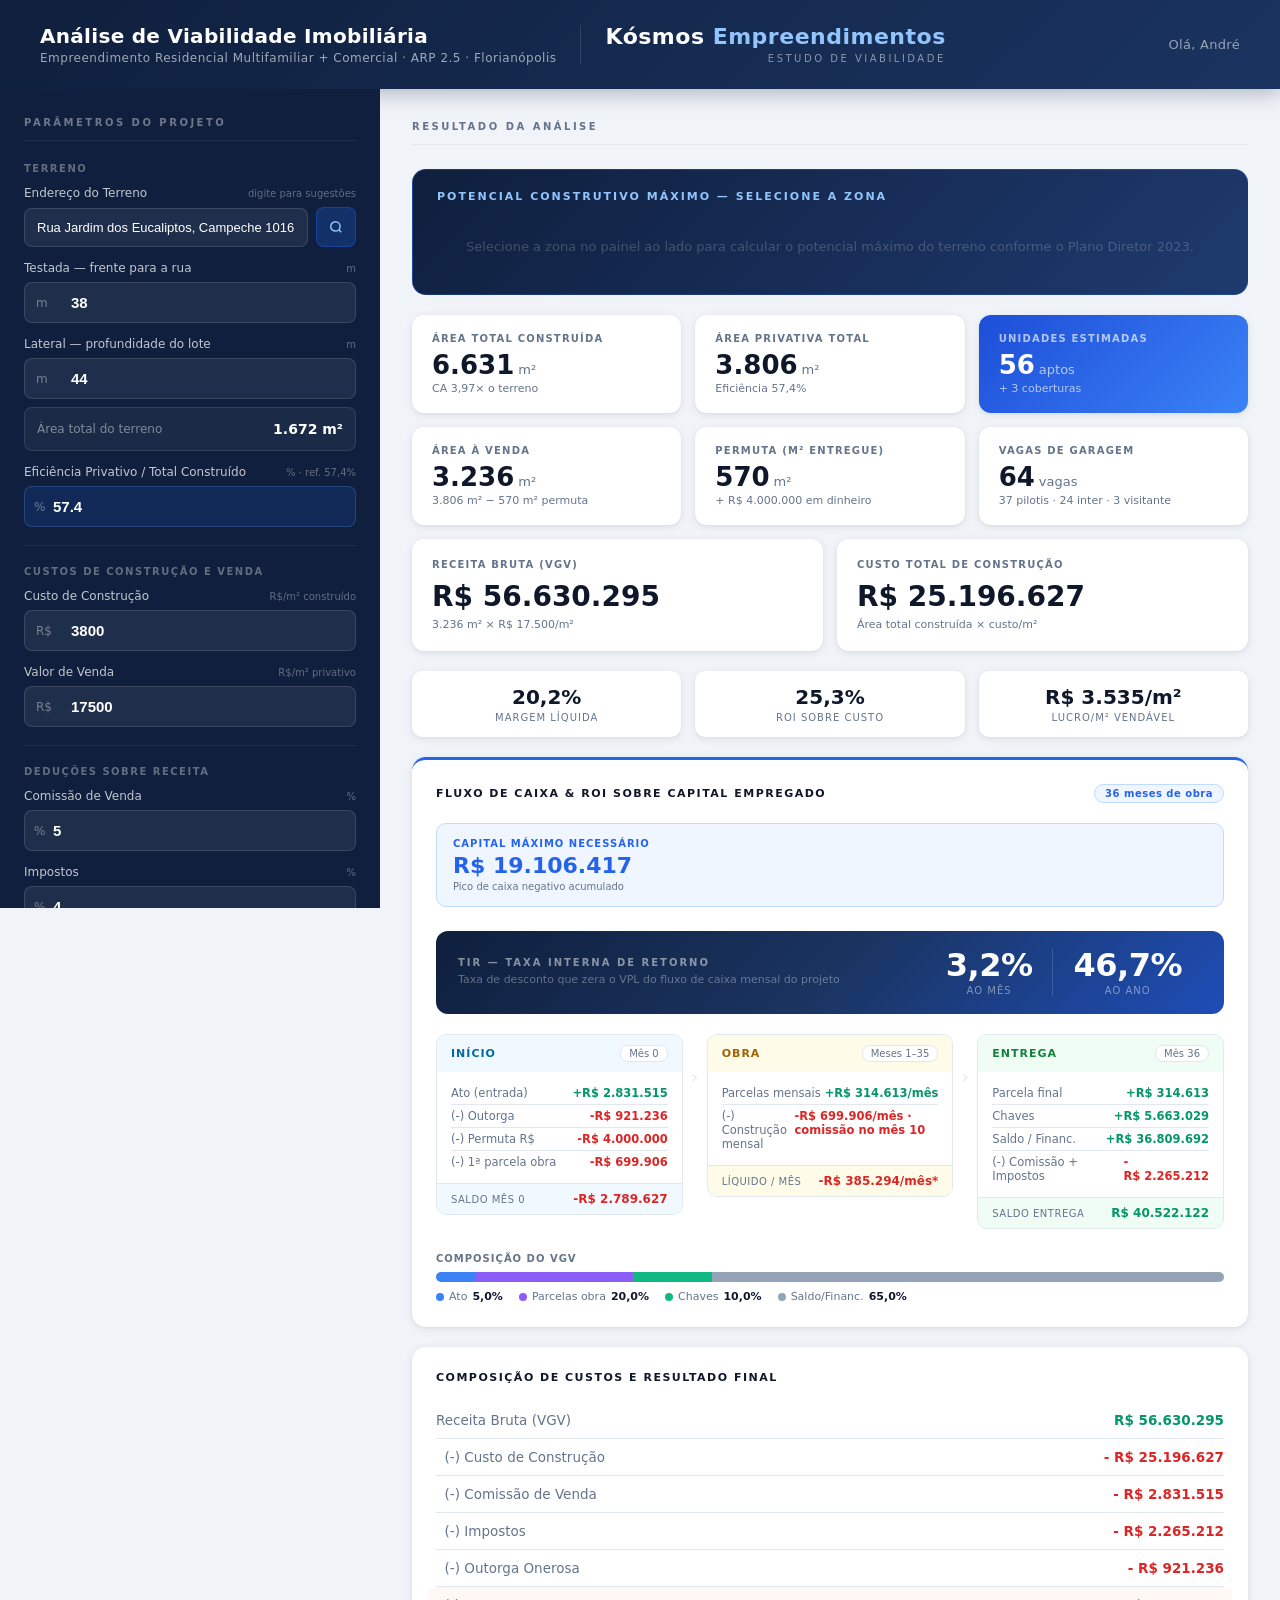
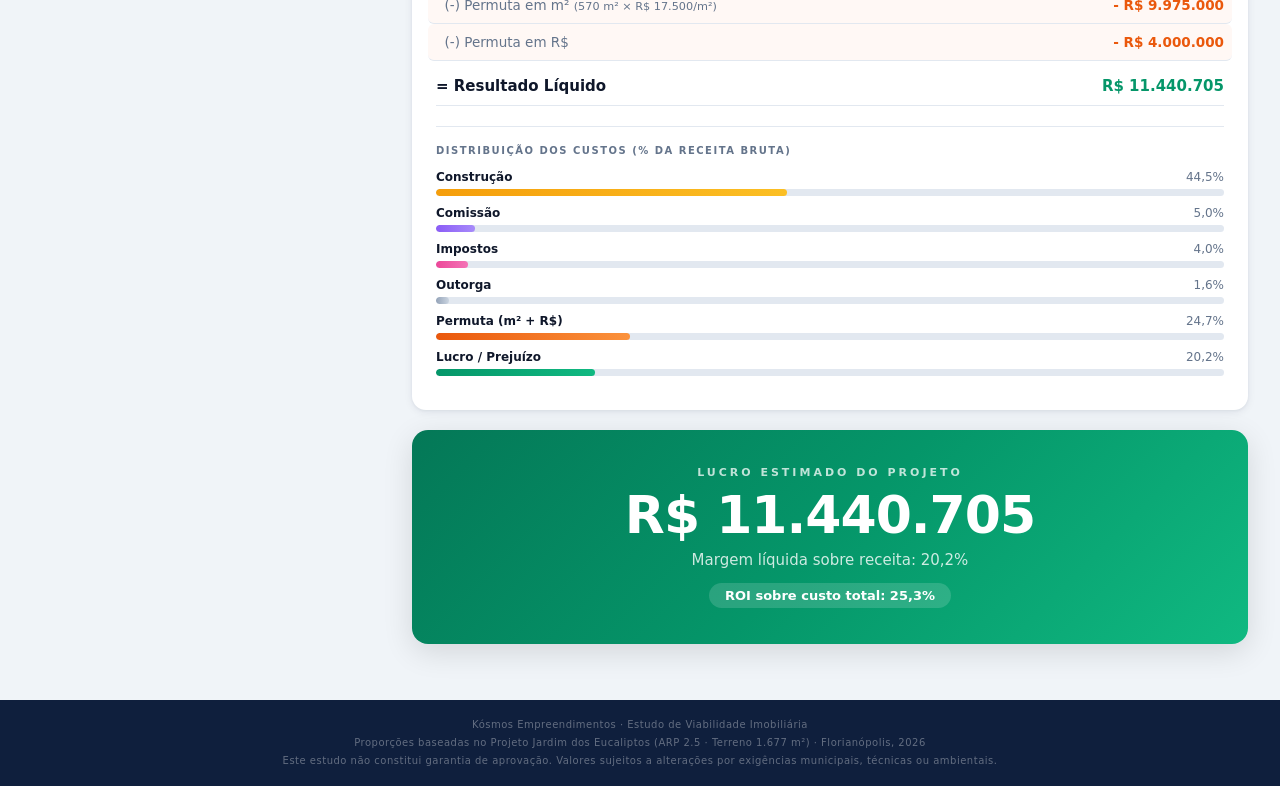
==== commit 09bba09b: "atualizações viabilidade" ====
--- a/templates/viabilidade.html
+++ b/templates/viabilidade.html
@@ -787,6 +787,7 @@
         <div class="brand-name">Kósmos <em>Empreendimentos</em></div>
         <div class="brand-sub">Estudo de Viabilidade</div>
     </div>
+    <div style="margin-left:auto; font-size:13px; opacity:0.55; font-weight:500; letter-spacing:0.3px;">Olá, André</div>
 </header>
 
 <main>
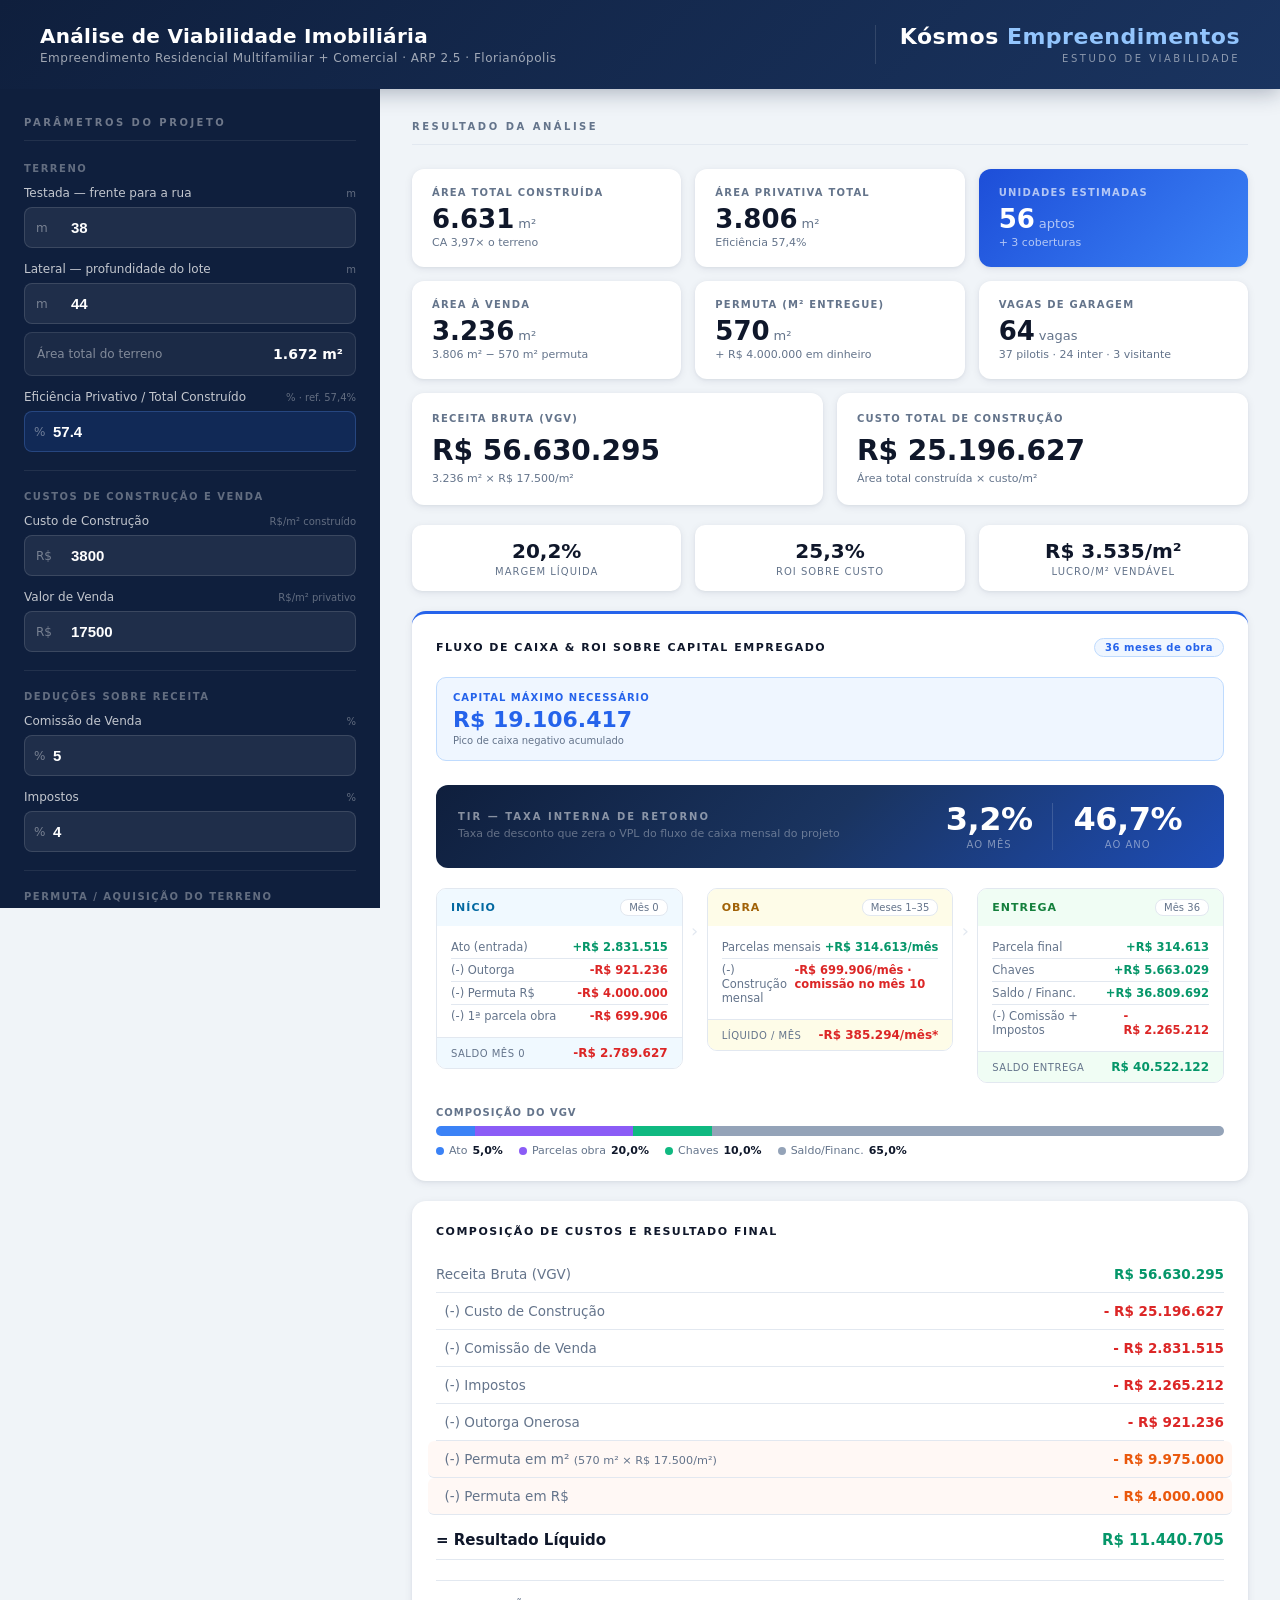
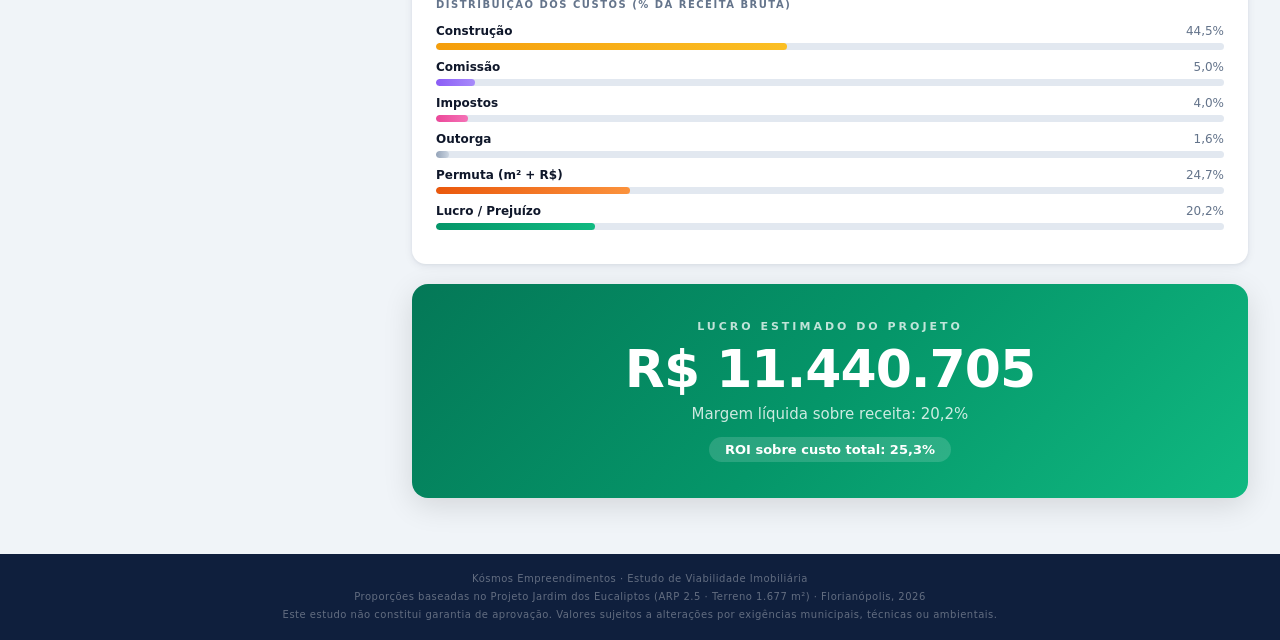
==== commit 44357a0b: "feat: adicionar página confinamento e configurar Railway - Adiciona templates/confinamento.html (aná" ====
--- a/templates/viabilidade.html
+++ b/templates/viabilidade.html
@@ -787,7 +787,6 @@
         <div class="brand-name">Kósmos <em>Empreendimentos</em></div>
         <div class="brand-sub">Estudo de Viabilidade</div>
     </div>
-    <div style="margin-left:auto; font-size:13px; opacity:0.55; font-weight:500; letter-spacing:0.3px;">Olá, André</div>
 </header>
 
 <main>
@@ -795,28 +794,8 @@
     <aside class="input-panel">
         <div class="panel-title">Parâmetros do Projeto</div>
 
-        <!-- ── ENDEREÇO E METRAGEM ── -->
+        <!-- ── METRAGEM ── -->
         <div class="section-label">Terreno</div>
-
-        <div class="input-group">
-            <label>Endereço do Terreno <em>digite para sugestões</em></label>
-            <div class="addr-wrapper">
-                <div class="addr-row">
-                    <div class="input-wrap addr">
-                        <input type="text" id="endereco" placeholder="Ex: Jardim dos Eucaliptos…"
-                               value="Rua Jardim dos Eucaliptos, Campeche 1016"
-                               autocomplete="off"
-                               oninput="onEnderecoInput()"
-                               onkeydown="onEnderecoKey(event)">
-                    </div>
-                    <button class="btn-consultar" id="btn-consultar" onclick="consultarZona()" title="Identificar zona automaticamente">
-                        <svg width="14" height="14" viewBox="0 0 24 24" fill="none" stroke="currentColor" stroke-width="2.5"><circle cx="11" cy="11" r="8"/><path d="m21 21-4.35-4.35"/></svg>
-                    </button>
-                </div>
-                <div id="autocomplete-list" style="display:none"></div>
-            </div>
-            <div id="endereco-status" class="endereco-status" style="display:none"></div>
-        </div>
 
         <!-- Resumo de pavimentos (aparece após consulta) -->
         <div class="pav-resumo" id="pav-resumo" style="display:none">
@@ -1028,14 +1007,6 @@
     <!-- ── RESULTS PANEL ── -->
     <section class="results-panel">
         <div class="results-title">Resultado da Análise</div>
-
-        <!-- ── POTENCIAL CONSTRUTIVO ── -->
-        <div class="potencial-card" id="potencial-card">
-            <h3>Potencial Construtivo Máximo — <span id="pot-zona-nome">Selecione a zona</span></h3>
-            <div id="pot-body">
-                <div class="pot-empty">Selecione a zona no painel ao lado para calcular o potencial máximo do terreno conforme o Plano Diretor 2023.</div>
-            </div>
-        </div>
 
         <!-- Projeto físico – linha 1 -->
         <div class="grid-3">
